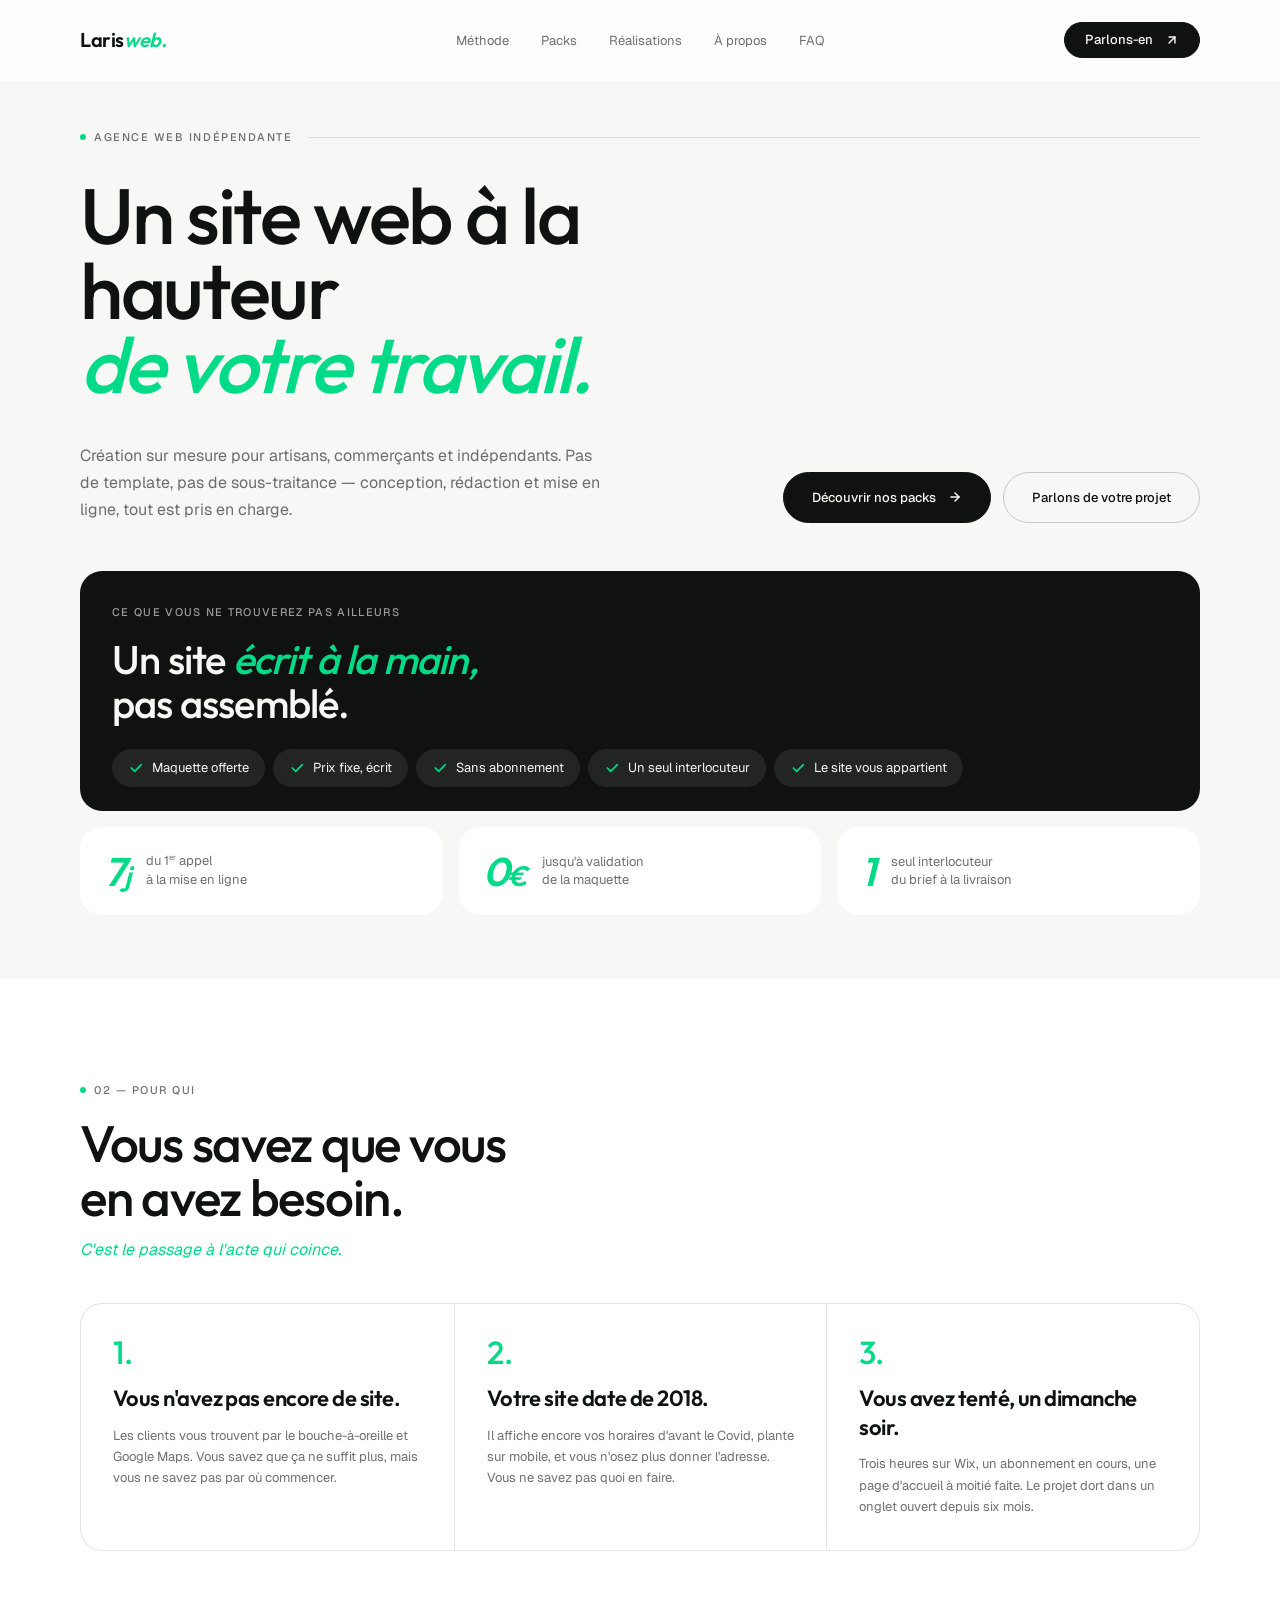
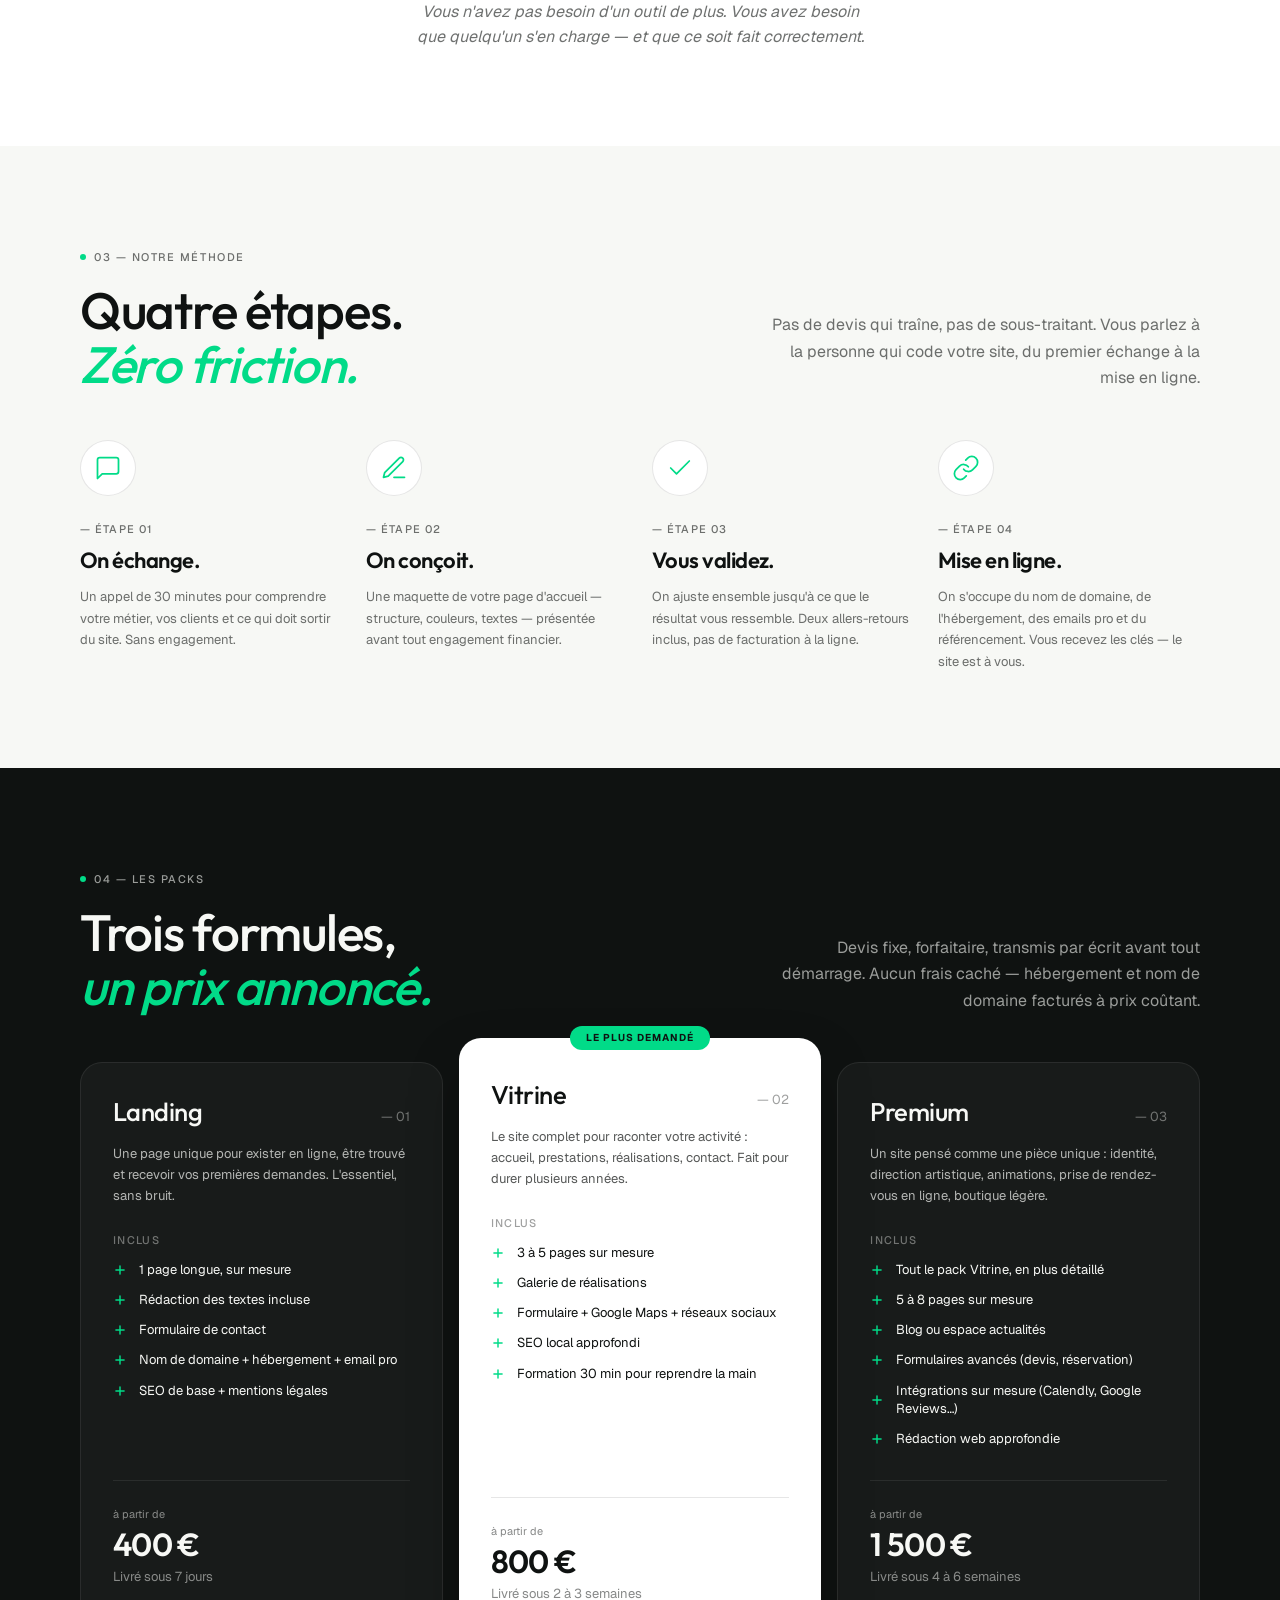
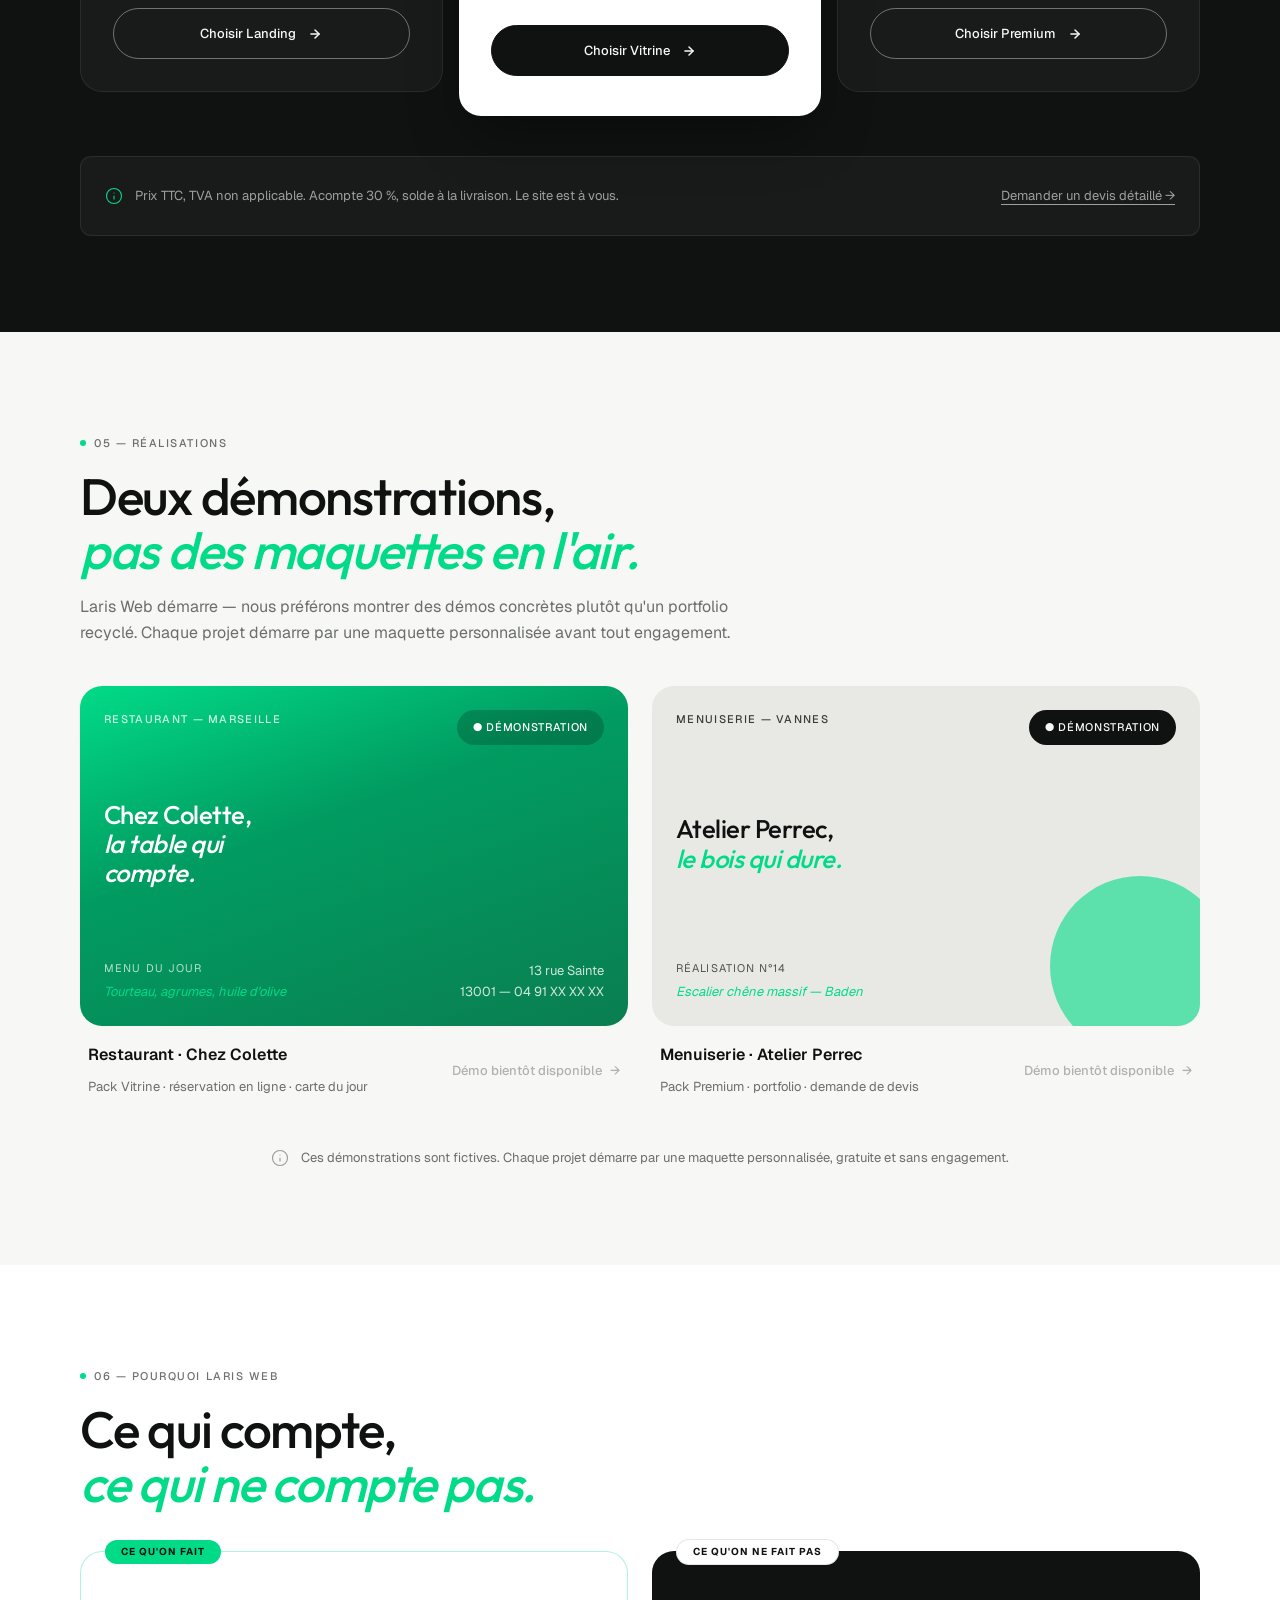
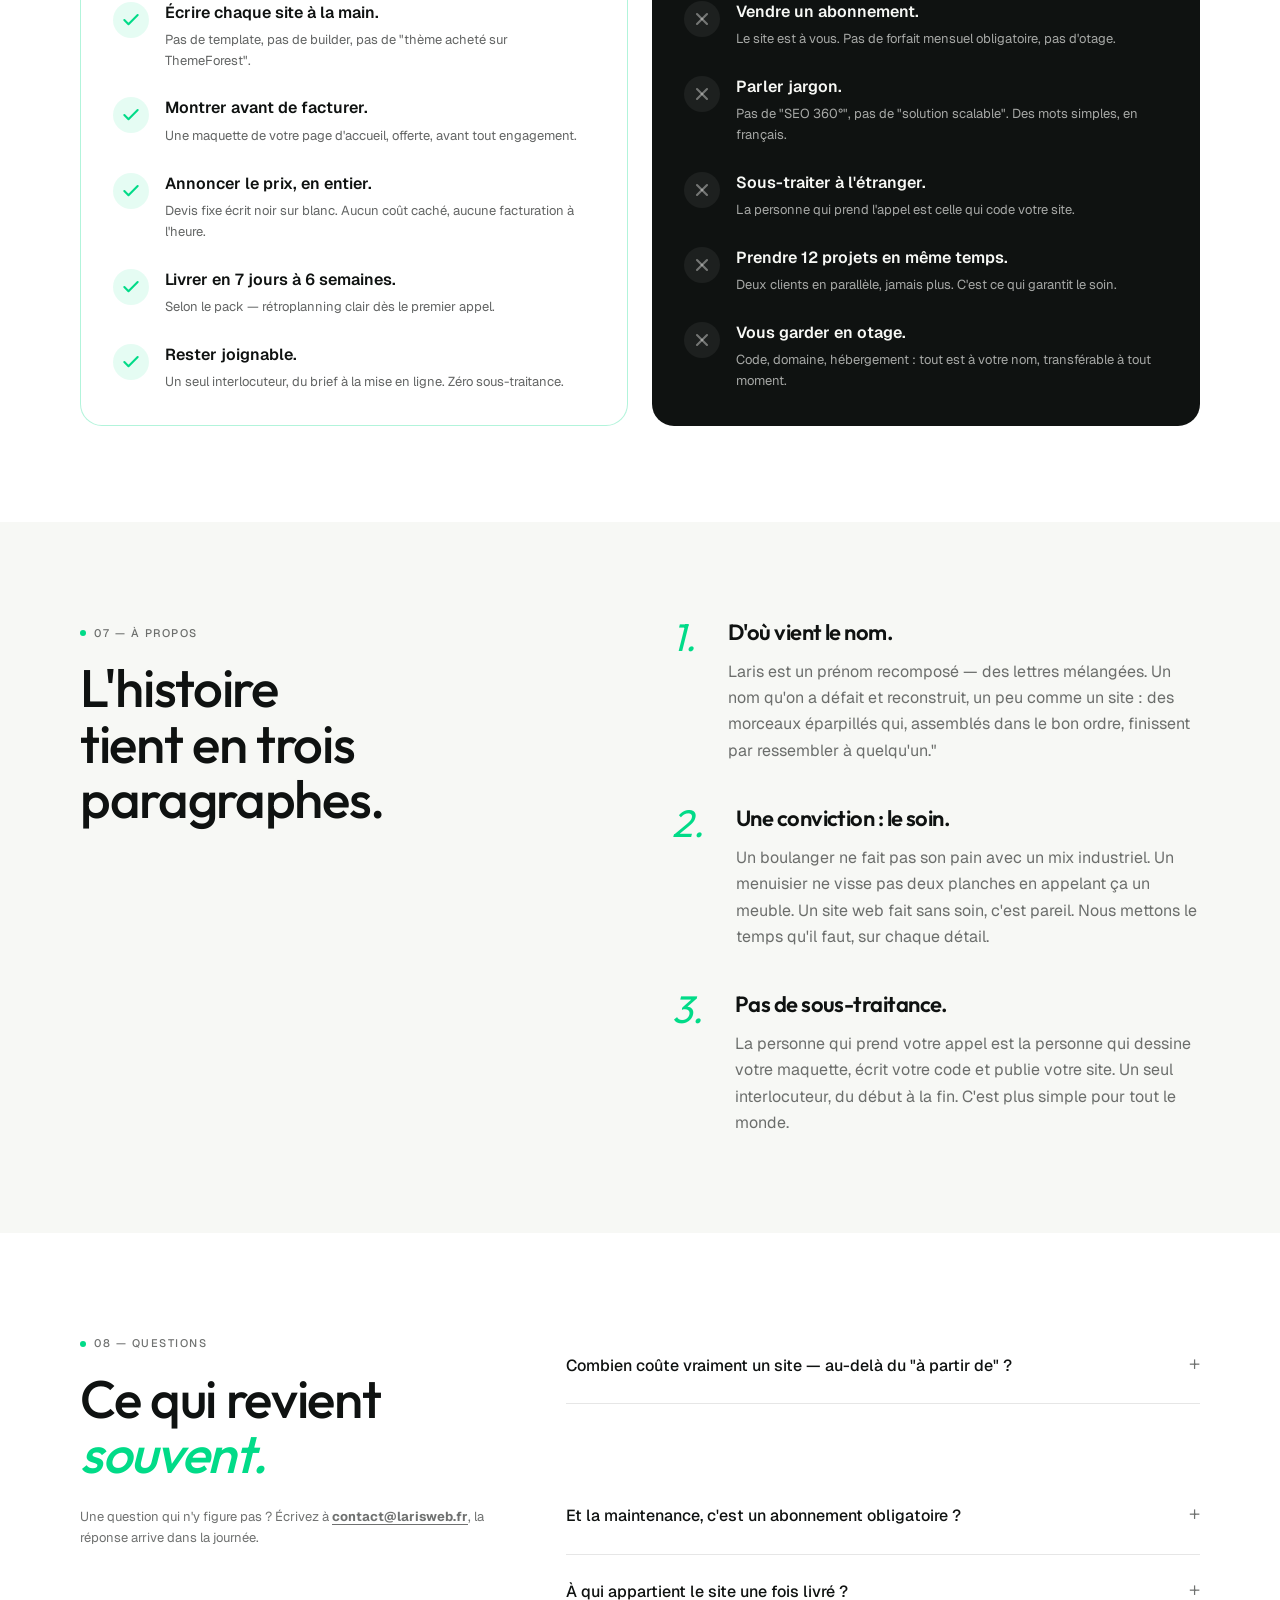
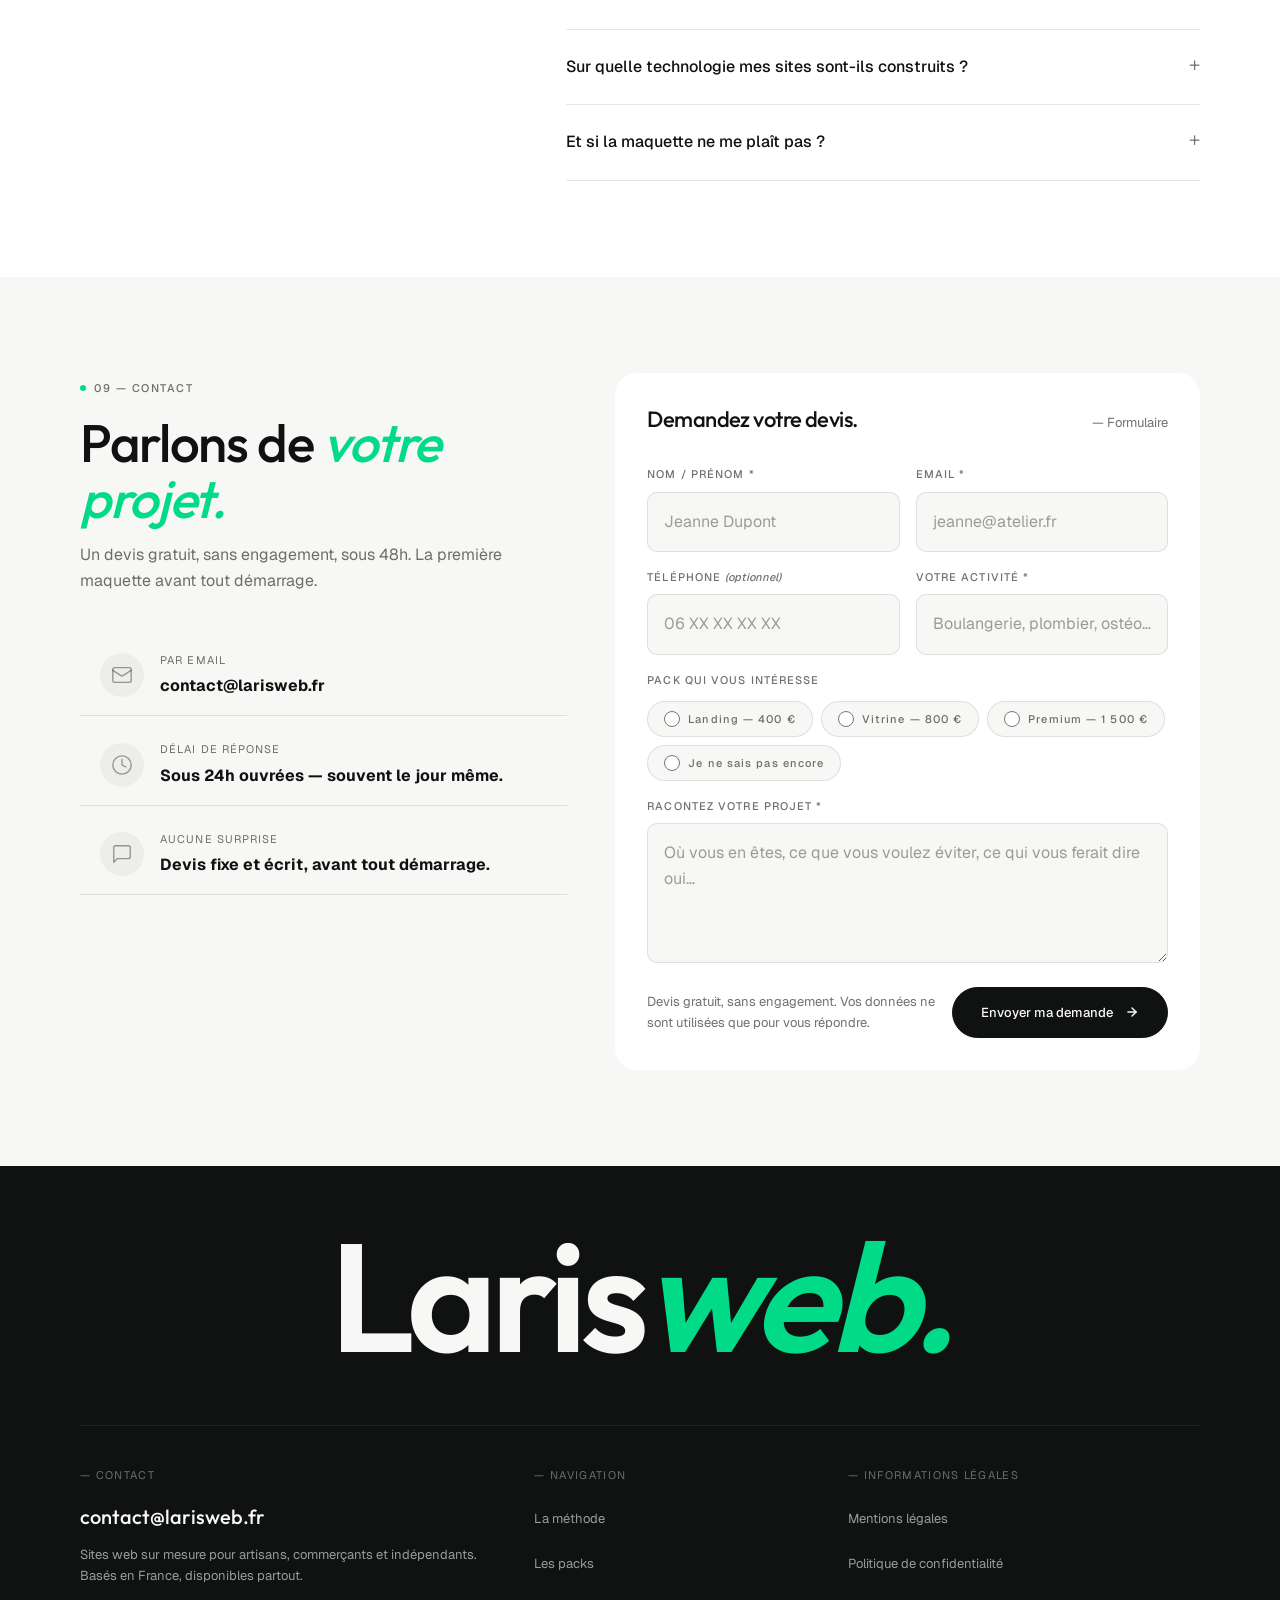
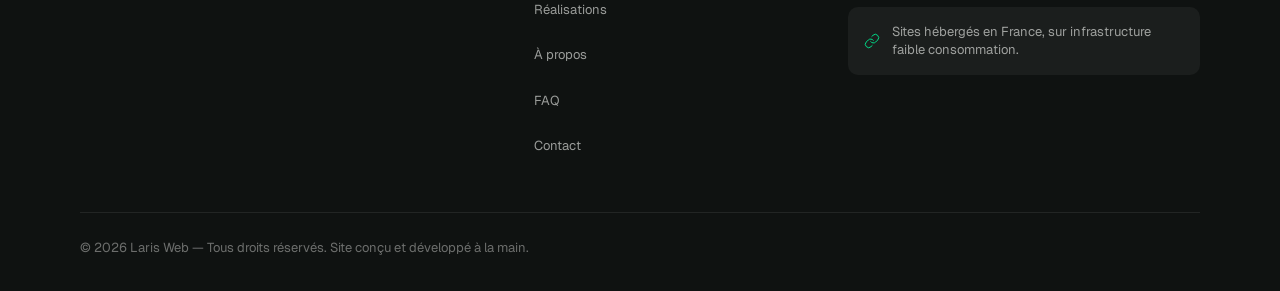
==== docs/index.html @ 29c3f236 "chore: renomme public/ en docs/ Co-Authored-By: Claude Opus 4.6 <noreply@anthropic.com>" ====
<!DOCTYPE html>
<html lang="fr">
<head>
  <meta charset="UTF-8">
  <meta name="viewport" content="width=device-width, initial-scale=1">
  <title>Laris Web — Sites internet sur mesure pour artisans et indépendants</title>
  <meta name="description" content="Agence web indépendante française. Sites internet écrits à la main pour artisans, commerçants et indépendants. À partir de 400 €, sans abonnement.">
  <meta name="theme-color" content="#0F1211">

  <meta property="og:title" content="Laris Web — Sites internet sur mesure">
  <meta property="og:description" content="Agence web indépendante. Sites écrits à la main, sans templates ni sous-traitance. À partir de 400 €.">
  <meta property="og:type" content="website">
  <meta property="og:locale" content="fr_FR">
  <meta property="og:url" content="https://larisweb.fr/">
  <meta property="og:image" content="https://larisweb.fr/assets/og-image.png">
  <meta property="og:image:width" content="1200">
  <meta property="og:image:height" content="630">
  <meta name="twitter:card" content="summary_large_image">

  <link rel="canonical" href="https://larisweb.fr/">
  <link rel="icon" type="image/svg+xml" href="assets/favicon.svg">

  <link rel="preconnect" href="https://fonts.googleapis.com">
  <link rel="preconnect" href="https://fonts.gstatic.com" crossorigin>
  <link rel="preload" as="style" href="https://fonts.googleapis.com/css2?family=Geist:wght@300;400;500&family=Outfit:ital,wght@0,400;0,500;0,600;0,700;0,800;1,400;1,500;1,600;1,700&display=swap" onload="this.onload=null;this.rel='stylesheet'">
  <noscript><link rel="stylesheet" href="https://fonts.googleapis.com/css2?family=Geist:wght@300;400;500&family=Outfit:ital,wght@0,400;0,500;0,600;0,700;0,800;1,400;1,500;1,600;1,700&display=swap"></noscript>

  <link rel="stylesheet" href="css/style.css">
</head>
<body id="top">
  <a class="skip-link" href="#main">Aller au contenu</a>

  <!-- ============================================================
       HEADER
       ============================================================ -->
  <header class="site-header" id="header">
    <div class="container header__inner">
      <a href="#top" class="brand" aria-label="Laris Web — accueil">
        <span class="brand__name">Laris</span><span class="brand__accent">web.</span>
      </a>

      <nav class="nav-desktop" aria-label="Navigation principale">
        <ul class="nav-desktop__list">
          <li><a href="#methode">Méthode</a></li>
          <li><a href="#packs">Packs</a></li>
          <li><a href="#realisations">Réalisations</a></li>
          <li><a href="#apropos">À propos</a></li>
          <li><a href="#faq">FAQ</a></li>
        </ul>
      </nav>

      <a href="#contact" class="btn btn--dark btn--sm header__cta">Parlons-en <svg width="14" height="14" viewBox="0 0 24 24" fill="none" stroke="currentColor" stroke-width="2.5" stroke-linecap="round" stroke-linejoin="round" aria-hidden="true"><path d="M7 17L17 7"/><path d="M7 7h10v10"/></svg></a>

      <button class="nav-toggle" aria-label="Menu" aria-expanded="false" aria-controls="mobile-menu">
        <span></span><span></span><span></span>
      </button>
    </div>

    <nav class="mobile-menu" id="mobile-menu" aria-label="Navigation mobile" hidden>
      <ul>
        <li><a href="#methode">Méthode</a></li>
        <li><a href="#packs">Packs</a></li>
        <li><a href="#realisations">Réalisations</a></li>
        <li><a href="#apropos">À propos</a></li>
        <li><a href="#faq">FAQ</a></li>
        <li><a href="#contact" class="mobile-menu__cta">Parlons-en</a></li>
      </ul>
    </nav>
  </header>

  <main id="main">

    <!-- ============================================================
         SECTION 1 — HERO
         ============================================================ -->
    <section class="hero" aria-labelledby="hero-title">
      <div class="container">

        <div class="hero__eyebrow eyebrow-line">
          <span class="eyebrow">AGENCE WEB INDÉPENDANTE</span>
        </div>

        <div class="hero__content">
          <h1 id="hero-title" class="hero__title">
            Un site web à la<br>hauteur<br>
            <em>de votre travail.</em>
          </h1>

          <div class="hero__bottom">
            <p class="hero__desc">Création sur mesure pour artisans, commerçants et indépendants. Pas de template, pas de sous-traitance — conception, rédaction et mise en ligne, tout est pris en charge.</p>
            <div class="hero__ctas">
              <a href="#packs" class="btn btn--dark">Découvrir nos packs <svg width="14" height="14" viewBox="0 0 24 24" fill="none" stroke="currentColor" stroke-width="2.5" stroke-linecap="round" stroke-linejoin="round" aria-hidden="true"><path d="M5 12h14"/><path d="M12 5l7 7-7 7"/></svg></a>
              <a href="#contact" class="btn btn--outline">Parlons de votre projet</a>
            </div>
          </div>
        </div>

        <!-- Bande noire -->
        <div class="hero__band">
          <span class="hero__band-eyebrow">CE QUE VOUS NE TROUVEREZ PAS AILLEURS</span>
          <p class="hero__band-title">Un site <em>écrit à la main,</em><br>pas assemblé.</p>
          <div class="hero__band-tags">
            <span class="tag"><svg width="16" height="16" viewBox="0 0 24 24" fill="none" stroke="var(--accent)" stroke-width="2.5" stroke-linecap="round" stroke-linejoin="round" aria-hidden="true"><path d="M5 12l5 5L20 7"/></svg> Maquette offerte</span>
            <span class="tag"><svg width="16" height="16" viewBox="0 0 24 24" fill="none" stroke="var(--accent)" stroke-width="2.5" stroke-linecap="round" stroke-linejoin="round" aria-hidden="true"><path d="M5 12l5 5L20 7"/></svg> Prix fixe, écrit</span>
            <span class="tag"><svg width="16" height="16" viewBox="0 0 24 24" fill="none" stroke="var(--accent)" stroke-width="2.5" stroke-linecap="round" stroke-linejoin="round" aria-hidden="true"><path d="M5 12l5 5L20 7"/></svg> Sans abonnement</span>
            <span class="tag"><svg width="16" height="16" viewBox="0 0 24 24" fill="none" stroke="var(--accent)" stroke-width="2.5" stroke-linecap="round" stroke-linejoin="round" aria-hidden="true"><path d="M5 12l5 5L20 7"/></svg> Un seul interlocuteur</span>
            <span class="tag"><svg width="16" height="16" viewBox="0 0 24 24" fill="none" stroke="var(--accent)" stroke-width="2.5" stroke-linecap="round" stroke-linejoin="round" aria-hidden="true"><path d="M5 12l5 5L20 7"/></svg> Le site vous appartient</span>
          </div>
        </div>

        <!-- 3 stats -->
        <div class="hero__stats">
          <div class="stat-card">
            <span class="stat-card__number">7<span class="stat-card__unit">j</span></span>
            <p class="stat-card__label">du 1<sup>er</sup> appel<br>à la mise en ligne</p>
          </div>
          <div class="stat-card">
            <span class="stat-card__number">0<span class="stat-card__unit">€</span></span>
            <p class="stat-card__label">jusqu'à validation<br>de la maquette</p>
          </div>
          <div class="stat-card">
            <span class="stat-card__number">1</span>
            <p class="stat-card__label">seul interlocuteur<br>du brief à la livraison</p>
          </div>
        </div>

      </div>
    </section>

    <!-- ============================================================
         SECTION 2 — POUR QUI
         ============================================================ -->
    <section class="section pour-qui" id="pourqui" aria-labelledby="pourqui-title">
      <div class="container">
        <span class="eyebrow reveal">02 — POUR QUI</span>
        <h2 id="pourqui-title" class="section__title reveal">Vous savez que vous<br>en avez besoin.</h2>
        <p class="section__subtitle reveal"><em>C'est le passage à l'acte qui coince.</em></p>

        <div class="pour-qui__cards reveal">
          <div class="pour-qui__card">
            <span class="pour-qui__num">1.</span>
            <h3>Vous n'avez pas encore de site.</h3>
            <p>Les clients vous trouvent par le bouche-à-oreille et Google Maps. Vous savez que ça ne suffit plus, mais vous ne savez pas par où commencer.</p>
          </div>
          <div class="pour-qui__card">
            <span class="pour-qui__num">2.</span>
            <h3>Votre site date de 2018.</h3>
            <p>Il affiche encore vos horaires d'avant le Covid, plante sur mobile, et vous n'osez plus donner l'adresse. Vous ne savez pas quoi en faire.</p>
          </div>
          <div class="pour-qui__card">
            <span class="pour-qui__num">3.</span>
            <h3>Vous avez tenté, un dimanche soir.</h3>
            <p>Trois heures sur Wix, un abonnement en cours, une page d'accueil à moitié faite. Le projet dort dans un onglet ouvert depuis six mois.</p>
          </div>
        </div>

        <p class="pour-qui__closing reveal">Vous n'avez pas besoin d'un outil de plus. Vous avez besoin que quelqu'un s'en charge — et que ce soit fait correctement.</p>
      </div>
    </section>

    <!-- ============================================================
         SECTION 3 — MÉTHODE
         ============================================================ -->
    <section class="section methode" id="methode" aria-labelledby="methode-title">
      <div class="container">
        <div class="methode__header">
          <div>
            <span class="eyebrow reveal">03 — NOTRE MÉTHODE</span>
            <h2 id="methode-title" class="section__title reveal">Quatre étapes.<br><em>Zéro friction.</em></h2>
          </div>
          <p class="methode__desc reveal">Pas de devis qui traîne, pas de sous-traitant. Vous parlez à la personne qui code votre site, du premier échange à la mise en ligne.</p>
        </div>

        <div class="methode__steps reveal">
          <div class="methode__step">
            <div class="methode__icon">
              <svg width="28" height="28" viewBox="0 0 24 24" fill="none" stroke="var(--accent)" stroke-width="1.5" stroke-linecap="round" stroke-linejoin="round" aria-hidden="true"><path d="M21 15a2 2 0 01-2 2H7l-4 4V5a2 2 0 012-2h14a2 2 0 012 2z"/></svg>
            </div>
            <span class="methode__label">— ÉTAPE 01</span>
            <h3>On échange.</h3>
            <p>Un appel de 30 minutes pour comprendre votre métier, vos clients et ce qui doit sortir du site. Sans engagement.</p>
          </div>
          <div class="methode__step">
            <div class="methode__icon">
              <svg width="28" height="28" viewBox="0 0 24 24" fill="none" stroke="var(--accent)" stroke-width="1.5" stroke-linecap="round" stroke-linejoin="round" aria-hidden="true"><path d="M12 20h9"/><path d="M16.5 3.5a2.121 2.121 0 113 3L7 19l-4 1 1-4L16.5 3.5z"/></svg>
            </div>
            <span class="methode__label">— ÉTAPE 02</span>
            <h3>On conçoit.</h3>
            <p>Une maquette de votre page d'accueil — structure, couleurs, textes — présentée avant tout engagement financier.</p>
          </div>
          <div class="methode__step">
            <div class="methode__icon">
              <svg width="28" height="28" viewBox="0 0 24 24" fill="none" stroke="var(--accent)" stroke-width="1.5" stroke-linecap="round" stroke-linejoin="round" aria-hidden="true"><path d="M20 6L9 17l-5-5"/></svg>
            </div>
            <span class="methode__label">— ÉTAPE 03</span>
            <h3>Vous validez.</h3>
            <p>On ajuste ensemble jusqu'à ce que le résultat vous ressemble. Deux allers-retours inclus, pas de facturation à la ligne.</p>
          </div>
          <div class="methode__step">
            <div class="methode__icon">
              <svg width="28" height="28" viewBox="0 0 24 24" fill="none" stroke="var(--accent)" stroke-width="1.5" stroke-linecap="round" stroke-linejoin="round" aria-hidden="true"><path d="M10 13a5 5 0 007.54.54l3-3a5 5 0 00-7.07-7.07l-1.72 1.71"/><path d="M14 11a5 5 0 00-7.54-.54l-3 3a5 5 0 007.07 7.07l1.71-1.71"/></svg>
            </div>
            <span class="methode__label">— ÉTAPE 04</span>
            <h3>Mise en ligne.</h3>
            <p>On s'occupe du nom de domaine, de l'hébergement, des emails pro et du référencement. Vous recevez les clés — le site est à vous.</p>
          </div>
        </div>
      </div>
    </section>

    <!-- ============================================================
         SECTION 4 — PACKS
         ============================================================ -->
    <section class="section packs" id="packs" aria-labelledby="packs-title">
      <div class="container">
        <div class="packs__header">
          <div>
            <span class="eyebrow eyebrow--light reveal">04 — LES PACKS</span>
            <h2 id="packs-title" class="section__title section__title--light reveal">Trois formules,<br><em>un prix annoncé.</em></h2>
          </div>
          <p class="packs__desc reveal">Devis fixe, forfaitaire, transmis par écrit avant tout démarrage. Aucun frais caché — hébergement et nom de domaine facturés à prix coûtant.</p>
        </div>

        <div class="packs__grid reveal">
          <!-- Landing -->
          <div class="pack-card pack-card--dark">
            <div class="pack-card__head">
              <h3 class="pack-card__name">Landing</h3>
              <span class="pack-card__num">— 01</span>
            </div>
            <p class="pack-card__desc">Une page unique pour exister en ligne, être trouvé et recevoir vos premières demandes. L'essentiel, sans bruit.</p>
            <div class="pack-card__includes">
              <span class="pack-card__includes-label">INCLUS</span>
              <ul>
                <li><svg width="14" height="14" viewBox="0 0 24 24" fill="none" stroke="var(--accent)" stroke-width="2.5" stroke-linecap="round" stroke-linejoin="round" aria-hidden="true"><line x1="12" y1="5" x2="12" y2="19"/><line x1="5" y1="12" x2="19" y2="12"/></svg> 1 page longue, sur mesure</li>
                <li><svg width="14" height="14" viewBox="0 0 24 24" fill="none" stroke="var(--accent)" stroke-width="2.5" stroke-linecap="round" stroke-linejoin="round" aria-hidden="true"><line x1="12" y1="5" x2="12" y2="19"/><line x1="5" y1="12" x2="19" y2="12"/></svg> Rédaction des textes incluse</li>
                <li><svg width="14" height="14" viewBox="0 0 24 24" fill="none" stroke="var(--accent)" stroke-width="2.5" stroke-linecap="round" stroke-linejoin="round" aria-hidden="true"><line x1="12" y1="5" x2="12" y2="19"/><line x1="5" y1="12" x2="19" y2="12"/></svg> Formulaire de contact</li>
                <li><svg width="14" height="14" viewBox="0 0 24 24" fill="none" stroke="var(--accent)" stroke-width="2.5" stroke-linecap="round" stroke-linejoin="round" aria-hidden="true"><line x1="12" y1="5" x2="12" y2="19"/><line x1="5" y1="12" x2="19" y2="12"/></svg> Nom de domaine + hébergement + email pro</li>
                <li><svg width="14" height="14" viewBox="0 0 24 24" fill="none" stroke="var(--accent)" stroke-width="2.5" stroke-linecap="round" stroke-linejoin="round" aria-hidden="true"><line x1="12" y1="5" x2="12" y2="19"/><line x1="5" y1="12" x2="19" y2="12"/></svg> SEO de base + mentions légales</li>
              </ul>
            </div>
            <div class="pack-card__footer">
              <div>
                <span class="pack-card__from">à partir de</span>
                <span class="pack-card__price">400 €</span>
                <span class="pack-card__delay">Livré sous 7 jours</span>
              </div>
              <a href="#contact" class="btn btn--outline-light pack-card__cta">Choisir Landing <svg width="14" height="14" viewBox="0 0 24 24" fill="none" stroke="currentColor" stroke-width="2.5" stroke-linecap="round" stroke-linejoin="round" aria-hidden="true"><path d="M5 12h14"/><path d="M12 5l7 7-7 7"/></svg></a>
            </div>
          </div>

          <!-- Vitrine -->
          <div class="pack-card pack-card--featured">
            <span class="pack-card__badge">LE PLUS DEMANDÉ</span>
            <div class="pack-card__head">
              <h3 class="pack-card__name">Vitrine</h3>
              <span class="pack-card__num">— 02</span>
            </div>
            <p class="pack-card__desc">Le site complet pour raconter votre activité : accueil, prestations, réalisations, contact. Fait pour durer plusieurs années.</p>
            <div class="pack-card__includes">
              <span class="pack-card__includes-label">INCLUS</span>
              <ul>
                <li><svg width="14" height="14" viewBox="0 0 24 24" fill="none" stroke="var(--accent)" stroke-width="2.5" stroke-linecap="round" stroke-linejoin="round" aria-hidden="true"><line x1="12" y1="5" x2="12" y2="19"/><line x1="5" y1="12" x2="19" y2="12"/></svg> 3 à 5 pages sur mesure</li>
                <li><svg width="14" height="14" viewBox="0 0 24 24" fill="none" stroke="var(--accent)" stroke-width="2.5" stroke-linecap="round" stroke-linejoin="round" aria-hidden="true"><line x1="12" y1="5" x2="12" y2="19"/><line x1="5" y1="12" x2="19" y2="12"/></svg> Galerie de réalisations</li>
                <li><svg width="14" height="14" viewBox="0 0 24 24" fill="none" stroke="var(--accent)" stroke-width="2.5" stroke-linecap="round" stroke-linejoin="round" aria-hidden="true"><line x1="12" y1="5" x2="12" y2="19"/><line x1="5" y1="12" x2="19" y2="12"/></svg> Formulaire + Google Maps + réseaux sociaux</li>
                <li><svg width="14" height="14" viewBox="0 0 24 24" fill="none" stroke="var(--accent)" stroke-width="2.5" stroke-linecap="round" stroke-linejoin="round" aria-hidden="true"><line x1="12" y1="5" x2="12" y2="19"/><line x1="5" y1="12" x2="19" y2="12"/></svg> SEO local approfondi</li>
                <li><svg width="14" height="14" viewBox="0 0 24 24" fill="none" stroke="var(--accent)" stroke-width="2.5" stroke-linecap="round" stroke-linejoin="round" aria-hidden="true"><line x1="12" y1="5" x2="12" y2="19"/><line x1="5" y1="12" x2="19" y2="12"/></svg> Formation 30 min pour reprendre la main</li>
              </ul>
            </div>
            <div class="pack-card__footer">
              <div>
                <span class="pack-card__from">à partir de</span>
                <span class="pack-card__price">800 €</span>
                <span class="pack-card__delay">Livré sous 2 à 3 semaines</span>
              </div>
              <a href="#contact" class="btn btn--dark pack-card__cta">Choisir Vitrine <svg width="14" height="14" viewBox="0 0 24 24" fill="none" stroke="currentColor" stroke-width="2.5" stroke-linecap="round" stroke-linejoin="round" aria-hidden="true"><path d="M5 12h14"/><path d="M12 5l7 7-7 7"/></svg></a>
            </div>
          </div>

          <!-- Premium -->
          <div class="pack-card pack-card--dark">
            <div class="pack-card__head">
              <h3 class="pack-card__name">Premium</h3>
              <span class="pack-card__num">— 03</span>
            </div>
            <p class="pack-card__desc">Un site pensé comme une pièce unique : identité, direction artistique, animations, prise de rendez-vous en ligne, boutique légère.</p>
            <div class="pack-card__includes">
              <span class="pack-card__includes-label">INCLUS</span>
              <ul>
                <li><svg width="14" height="14" viewBox="0 0 24 24" fill="none" stroke="var(--accent)" stroke-width="2.5" stroke-linecap="round" stroke-linejoin="round" aria-hidden="true"><line x1="12" y1="5" x2="12" y2="19"/><line x1="5" y1="12" x2="19" y2="12"/></svg> Tout le pack Vitrine, en plus détaillé</li>
                <li><svg width="14" height="14" viewBox="0 0 24 24" fill="none" stroke="var(--accent)" stroke-width="2.5" stroke-linecap="round" stroke-linejoin="round" aria-hidden="true"><line x1="12" y1="5" x2="12" y2="19"/><line x1="5" y1="12" x2="19" y2="12"/></svg> 5 à 8 pages sur mesure</li>
                <li><svg width="14" height="14" viewBox="0 0 24 24" fill="none" stroke="var(--accent)" stroke-width="2.5" stroke-linecap="round" stroke-linejoin="round" aria-hidden="true"><line x1="12" y1="5" x2="12" y2="19"/><line x1="5" y1="12" x2="19" y2="12"/></svg> Blog ou espace actualités</li>
                <li><svg width="14" height="14" viewBox="0 0 24 24" fill="none" stroke="var(--accent)" stroke-width="2.5" stroke-linecap="round" stroke-linejoin="round" aria-hidden="true"><line x1="12" y1="5" x2="12" y2="19"/><line x1="5" y1="12" x2="19" y2="12"/></svg> Formulaires avancés (devis, réservation)</li>
                <li><svg width="14" height="14" viewBox="0 0 24 24" fill="none" stroke="var(--accent)" stroke-width="2.5" stroke-linecap="round" stroke-linejoin="round" aria-hidden="true"><line x1="12" y1="5" x2="12" y2="19"/><line x1="5" y1="12" x2="19" y2="12"/></svg> Intégrations sur mesure (Calendly, Google Reviews…)</li>
                <li><svg width="14" height="14" viewBox="0 0 24 24" fill="none" stroke="var(--accent)" stroke-width="2.5" stroke-linecap="round" stroke-linejoin="round" aria-hidden="true"><line x1="12" y1="5" x2="12" y2="19"/><line x1="5" y1="12" x2="19" y2="12"/></svg> Rédaction web approfondie</li>
              </ul>
            </div>
            <div class="pack-card__footer">
              <div>
                <span class="pack-card__from">à partir de</span>
                <span class="pack-card__price">1 500 €</span>
                <span class="pack-card__delay">Livré sous 4 à 6 semaines</span>
              </div>
              <a href="#contact" class="btn btn--outline-light pack-card__cta">Choisir Premium <svg width="14" height="14" viewBox="0 0 24 24" fill="none" stroke="currentColor" stroke-width="2.5" stroke-linecap="round" stroke-linejoin="round" aria-hidden="true"><path d="M5 12h14"/><path d="M12 5l7 7-7 7"/></svg></a>
            </div>
          </div>
        </div>

        <div class="packs__footer reveal">
          <p><svg width="18" height="18" viewBox="0 0 24 24" fill="none" stroke="var(--accent)" stroke-width="1.5" stroke-linecap="round" stroke-linejoin="round" aria-hidden="true"><circle cx="12" cy="12" r="10"/><line x1="12" y1="16" x2="12" y2="12"/><line x1="12" y1="8" x2="12.01" y2="8"/></svg> Prix TTC, TVA non applicable. Acompte 30 %, solde à la livraison. Le site est à vous.</p>
          <a href="#contact" class="packs__footer-link">Demander un devis détaillé →</a>
        </div>
      </div>
    </section>

    <!-- ============================================================
         SECTION 5 — RÉALISATIONS
         ============================================================ -->
    <section class="section realisations" id="realisations" aria-labelledby="realisations-title">
      <div class="container">
        <span class="eyebrow reveal">05 — RÉALISATIONS</span>
        <h2 id="realisations-title" class="section__title reveal">Deux démonstrations,<br><em>pas des maquettes en l'air.</em></h2>
        <p class="realisations__desc reveal">Laris Web démarre — nous préférons montrer des démos concrètes plutôt qu'un portfolio recyclé. Chaque projet démarre par une maquette personnalisée avant tout engagement.</p>

        <div class="realisations__grid reveal">
          <!-- Chez Colette -->
          <article class="demo-card">
            <div class="demo-card__visual demo-card__visual--colette">
              <span class="demo-card__category">RESTAURANT — MARSEILLE</span>
              <span class="demo-card__badge">● DÉMONSTRATION</span>
              <div class="demo-card__hero-text">
                <p>Chez Colette,<br><em>la table qui<br>compte.</em></p>
              </div>
              <div class="demo-card__details">
                <div>
                  <span class="demo-card__detail-label">MENU DU JOUR</span>
                  <em>Tourteau, agrumes, huile d'olive</em>
                </div>
                <div class="demo-card__detail-right">
                  <span>13 rue Sainte</span>
                  <span>13001 — 04 91 XX XX XX</span>
                </div>
              </div>
            </div>
            <div class="demo-card__meta">
              <div>
                <strong>Restaurant · Chez Colette</strong>
                <span>Pack Vitrine · réservation en ligne · carte du jour</span>
              </div>
              <span class="btn btn--ghost btn--disabled" aria-disabled="true">Démo bientôt disponible</span>
            </div>
          </article>

          <!-- Atelier Perrec -->
          <article class="demo-card">
            <div class="demo-card__visual demo-card__visual--perrec">
              <span class="demo-card__category">MENUISERIE — VANNES</span>
              <span class="demo-card__badge">● DÉMONSTRATION</span>
              <div class="demo-card__hero-text">
                <p>Atelier Perrec,<br><em>le bois qui dure.</em></p>
              </div>
              <div class="demo-card__details">
                <div>
                  <span class="demo-card__detail-label">RÉALISATION N°14</span>
                  <em>Escalier chêne massif — Baden</em>
                </div>
              </div>
              <div class="demo-card__circle"></div>
            </div>
            <div class="demo-card__meta">
              <div>
                <strong>Menuiserie · Atelier Perrec</strong>
                <span>Pack Premium · portfolio · demande de devis</span>
              </div>
              <span class="btn btn--ghost btn--disabled" aria-disabled="true">Démo bientôt disponible</span>
            </div>
          </article>
        </div>

        <p class="realisations__note reveal"><svg width="18" height="18" viewBox="0 0 24 24" fill="none" stroke="var(--ink-40)" stroke-width="1.5" stroke-linecap="round" stroke-linejoin="round" aria-hidden="true"><circle cx="12" cy="12" r="10"/><line x1="12" y1="16" x2="12" y2="12"/><line x1="12" y1="8" x2="12.01" y2="8"/></svg> Ces démonstrations sont fictives. Chaque projet démarre par une maquette personnalisée, gratuite et sans engagement.</p>
      </div>
    </section>

    <!-- ============================================================
         SECTION 6 — POURQUOI LARIS WEB
         ============================================================ -->
    <section class="section pourquoi" id="pourquoi" aria-labelledby="pourquoi-title">
      <div class="container">
        <span class="eyebrow reveal">06 — POURQUOI LARIS WEB</span>
        <h2 id="pourquoi-title" class="section__title reveal">Ce qui compte,<br><em>ce qui ne compte pas.</em></h2>

        <div class="pourquoi__grid reveal">
          <!-- Ce qu'on fait -->
          <div class="pourquoi__col pourquoi__col--do">
            <span class="pourquoi__badge pourquoi__badge--do">CE QU'ON FAIT</span>
            <ul class="pourquoi__list">
              <li>
                <span class="pourquoi__icon pourquoi__icon--check"><svg width="20" height="20" viewBox="0 0 24 24" fill="none" stroke="var(--accent)" stroke-width="2.5" stroke-linecap="round" stroke-linejoin="round" aria-hidden="true"><path d="M20 6L9 17l-5-5"/></svg></span>
                <div><strong>Écrire chaque site à la main.</strong><p>Pas de template, pas de builder, pas de "thème acheté sur ThemeForest".</p></div>
              </li>
              <li>
                <span class="pourquoi__icon pourquoi__icon--check"><svg width="20" height="20" viewBox="0 0 24 24" fill="none" stroke="var(--accent)" stroke-width="2.5" stroke-linecap="round" stroke-linejoin="round" aria-hidden="true"><path d="M20 6L9 17l-5-5"/></svg></span>
                <div><strong>Montrer avant de facturer.</strong><p>Une maquette de votre page d'accueil, offerte, avant tout engagement.</p></div>
              </li>
              <li>
                <span class="pourquoi__icon pourquoi__icon--check"><svg width="20" height="20" viewBox="0 0 24 24" fill="none" stroke="var(--accent)" stroke-width="2.5" stroke-linecap="round" stroke-linejoin="round" aria-hidden="true"><path d="M20 6L9 17l-5-5"/></svg></span>
                <div><strong>Annoncer le prix, en entier.</strong><p>Devis fixe écrit noir sur blanc. Aucun coût caché, aucune facturation à l'heure.</p></div>
              </li>
              <li>
                <span class="pourquoi__icon pourquoi__icon--check"><svg width="20" height="20" viewBox="0 0 24 24" fill="none" stroke="var(--accent)" stroke-width="2.5" stroke-linecap="round" stroke-linejoin="round" aria-hidden="true"><path d="M20 6L9 17l-5-5"/></svg></span>
                <div><strong>Livrer en 7 jours à 6 semaines.</strong><p>Selon le pack — rétroplanning clair dès le premier appel.</p></div>
              </li>
              <li>
                <span class="pourquoi__icon pourquoi__icon--check"><svg width="20" height="20" viewBox="0 0 24 24" fill="none" stroke="var(--accent)" stroke-width="2.5" stroke-linecap="round" stroke-linejoin="round" aria-hidden="true"><path d="M20 6L9 17l-5-5"/></svg></span>
                <div><strong>Rester joignable.</strong><p>Un seul interlocuteur, du brief à la mise en ligne. Zéro sous-traitance.</p></div>
              </li>
            </ul>
          </div>

          <!-- Ce qu'on ne fait pas -->
          <div class="pourquoi__col pourquoi__col--dont">
            <span class="pourquoi__badge pourquoi__badge--dont">CE QU'ON NE FAIT PAS</span>
            <ul class="pourquoi__list">
              <li>
                <span class="pourquoi__icon pourquoi__icon--cross"><svg width="20" height="20" viewBox="0 0 24 24" fill="none" stroke="rgba(247,248,245,0.4)" stroke-width="2.5" stroke-linecap="round" stroke-linejoin="round" aria-hidden="true"><line x1="18" y1="6" x2="6" y2="18"/><line x1="6" y1="6" x2="18" y2="18"/></svg></span>
                <div><strong>Vendre un abonnement.</strong><p>Le site est à vous. Pas de forfait mensuel obligatoire, pas d'otage.</p></div>
              </li>
              <li>
                <span class="pourquoi__icon pourquoi__icon--cross"><svg width="20" height="20" viewBox="0 0 24 24" fill="none" stroke="rgba(247,248,245,0.4)" stroke-width="2.5" stroke-linecap="round" stroke-linejoin="round" aria-hidden="true"><line x1="18" y1="6" x2="6" y2="18"/><line x1="6" y1="6" x2="18" y2="18"/></svg></span>
                <div><strong>Parler jargon.</strong><p>Pas de "SEO 360°", pas de "solution scalable". Des mots simples, en français.</p></div>
              </li>
              <li>
                <span class="pourquoi__icon pourquoi__icon--cross"><svg width="20" height="20" viewBox="0 0 24 24" fill="none" stroke="rgba(247,248,245,0.4)" stroke-width="2.5" stroke-linecap="round" stroke-linejoin="round" aria-hidden="true"><line x1="18" y1="6" x2="6" y2="18"/><line x1="6" y1="6" x2="18" y2="18"/></svg></span>
                <div><strong>Sous-traiter à l'étranger.</strong><p>La personne qui prend l'appel est celle qui code votre site.</p></div>
              </li>
              <li>
                <span class="pourquoi__icon pourquoi__icon--cross"><svg width="20" height="20" viewBox="0 0 24 24" fill="none" stroke="rgba(247,248,245,0.4)" stroke-width="2.5" stroke-linecap="round" stroke-linejoin="round" aria-hidden="true"><line x1="18" y1="6" x2="6" y2="18"/><line x1="6" y1="6" x2="18" y2="18"/></svg></span>
                <div><strong>Prendre 12 projets en même temps.</strong><p>Deux clients en parallèle, jamais plus. C'est ce qui garantit le soin.</p></div>
              </li>
              <li>
                <span class="pourquoi__icon pourquoi__icon--cross"><svg width="20" height="20" viewBox="0 0 24 24" fill="none" stroke="rgba(247,248,245,0.4)" stroke-width="2.5" stroke-linecap="round" stroke-linejoin="round" aria-hidden="true"><line x1="18" y1="6" x2="6" y2="18"/><line x1="6" y1="6" x2="18" y2="18"/></svg></span>
                <div><strong>Vous garder en otage.</strong><p>Code, domaine, hébergement : tout est à votre nom, transférable à tout moment.</p></div>
              </li>
            </ul>
          </div>
        </div>
      </div>
    </section>

    <!-- ============================================================
         SECTION 7 — À PROPOS
         ============================================================ -->
    <section class="section apropos" id="apropos" aria-labelledby="apropos-title">
      <div class="container">
        <div class="apropos__layout">
          <div class="apropos__left reveal">
            <span class="eyebrow">07 — À PROPOS</span>
            <h2 id="apropos-title" class="section__title">L'histoire<br>tient en trois<br>paragraphes.</h2>
          </div>
          <div class="apropos__right">
            <div class="apropos__item reveal">
              <span class="apropos__num">1.</span>
              <div>
                <h3>D'où vient le nom.</h3>
                <p>Laris est un prénom recomposé — des lettres mélangées. Un nom qu'on a défait et reconstruit, un peu comme un site : des morceaux éparpillés qui, assemblés dans le bon ordre, finissent par ressembler à quelqu'un."</p>
              </div>
            </div>
            <div class="apropos__item reveal">
              <span class="apropos__num">2.</span>
              <div>
                <h3>Une conviction : le soin.</h3>
                <p>Un boulanger ne fait pas son pain avec un mix industriel. Un menuisier ne visse pas deux planches en appelant ça un meuble. Un site web fait sans soin, c'est pareil. Nous mettons le temps qu'il faut, sur chaque détail.</p>
              </div>
            </div>
            <div class="apropos__item reveal">
              <span class="apropos__num">3.</span>
              <div>
                <h3>Pas de sous-traitance.</h3>
                <p>La personne qui prend votre appel est la personne qui dessine votre maquette, écrit votre code et publie votre site. Un seul interlocuteur, du début à la fin. C'est plus simple pour tout le monde.</p>
              </div>
            </div>
          </div>
        </div>
      </div>
    </section>

    <!-- ============================================================
         SECTION 8 — FAQ
         ============================================================ -->
    <section class="section faq" id="faq" aria-labelledby="faq-title">
      <div class="container">
        <div class="faq__layout">
          <div class="faq__left reveal">
            <span class="eyebrow">08 — QUESTIONS</span>
            <h2 id="faq-title" class="section__title">Ce qui revient <em>souvent.</em></h2>
            <p class="faq__aside">Une question qui n'y figure pas ? Écrivez à <a href="mailto:contact@larisweb.fr"><strong>contact@larisweb.fr</strong></a>, la réponse arrive dans la journée.</p>
          </div>
          <div class="faq__right">
            <details class="faq__item reveal">
              <summary>Combien coûte vraiment un site — au-delà du "à partir de" ? <span class="faq__icon">+</span></summary>
              <div class="faq__answer"><p>Après notre premier échange, vous recevez un devis fixe par écrit. Il indique le prix total, ce qui est inclus, ce qui ne l'est pas, et les frais annexes annuels (domaine ~15 €, hébergement ~60 €). Aucun surplus ne sera facturé sans votre accord écrit.</p></div>
            </details>
            <details class="faq__item reveal">
              <summary>En combien de temps le site est-il en ligne ? <span class="faq__icon">+</span></summary>
              <div class="faq__answer"><p>Une landing part généralement en ligne sous 7 jours ouvrés. Un pack Vitrine complet demande 2 à 3 semaines, un Premium 4 à 6 semaines. Le délai réel dépend surtout du temps que vous mettez à valider chaque étape — c'est pourquoi nous démarrons par un rétroplanning clair.</p></div>
            </details>
            <details class="faq__item reveal">
              <summary>Et la maintenance, c'est un abonnement obligatoire ? <span class="faq__icon">+</span></summary>
              <div class="faq__answer"><p>Non. Aucun abonnement n'est imposé. Une fois le site livré, vous ne payez plus que l'hébergement et le domaine (à prix coûtant). Si vous voulez qu'on continue à faire évoluer le site, on propose un forfait de maintenance à la demande — mais vous pouvez très bien reprendre la main seul.</p></div>
            </details>
            <details class="faq__item reveal">
              <summary>À qui appartient le site une fois livré ? <span class="faq__icon">+</span></summary>
              <div class="faq__answer"><p>À vous, entièrement — code, contenus, nom de domaine, comptes d'hébergement. Vous pouvez récupérer les fichiers, changer d'hébergeur ou d'agence à tout moment. Nous ne gardons aucun droit sur votre site.</p></div>
            </details>
            <details class="faq__item reveal">
              <summary>Sur quelle technologie mes sites sont-ils construits ? <span class="faq__icon">+</span></summary>
              <div class="faq__answer"><p>Les sites sont développés en HTML, CSS et JavaScript, sans usine à gaz. Cela veut dire des pages qui chargent vite, un référencement propre, et une durée de vie longue. Pas de plugin fragile, pas de CMS lourd à mettre à jour tous les mois.</p></div>
            </details>
            <details class="faq__item reveal">
              <summary>Et si la maquette ne me plaît pas ? <span class="faq__icon">+</span></summary>
              <div class="faq__answer"><p>La première maquette est présentée <em>avant</em> tout engagement financier. Si elle ne vous convient pas et qu'on n'arrive pas à s'accorder sur une direction après un échange, vous partez sans rien devoir. Vous ne payez que si on continue ensemble.</p></div>
            </details>
          </div>
        </div>
      </div>
    </section>

    <!-- ============================================================
         SECTION 9 — CONTACT
         ============================================================ -->
    <section class="section contact" id="contact" aria-labelledby="contact-title">
      <div class="container">
        <div class="contact__layout">
          <div class="contact__left reveal">
            <span class="eyebrow">09 — CONTACT</span>
            <h2 id="contact-title" class="section__title">Parlons de <em>votre projet.</em></h2>
            <p class="contact__desc">Un devis gratuit, sans engagement, sous 48h. La première maquette avant tout démarrage.</p>

            <div class="contact__infos">
              <div class="contact__info">
                <span class="contact__info-icon"><svg width="22" height="22" viewBox="0 0 24 24" fill="none" stroke="var(--ink-40)" stroke-width="1.5" stroke-linecap="round" stroke-linejoin="round" aria-hidden="true"><rect x="2" y="4" width="20" height="16" rx="2"/><path d="M22 7l-8.97 5.7a1.94 1.94 0 01-2.06 0L2 7"/></svg></span>
                <div>
                  <span class="contact__info-label">PAR EMAIL</span>
                  <a href="mailto:contact@larisweb.fr"><strong>contact@larisweb.fr</strong></a>
                </div>
              </div>
              <div class="contact__info">
                <span class="contact__info-icon"><svg width="22" height="22" viewBox="0 0 24 24" fill="none" stroke="var(--ink-40)" stroke-width="1.5" stroke-linecap="round" stroke-linejoin="round" aria-hidden="true"><circle cx="12" cy="12" r="10"/><path d="M12 6v6l4 2"/></svg></span>
                <div>
                  <span class="contact__info-label">DÉLAI DE RÉPONSE</span>
                  <strong>Sous 24h ouvrées — souvent le jour même.</strong>
                </div>
              </div>
              <div class="contact__info">
                <span class="contact__info-icon"><svg width="22" height="22" viewBox="0 0 24 24" fill="none" stroke="var(--ink-40)" stroke-width="1.5" stroke-linecap="round" stroke-linejoin="round" aria-hidden="true"><path d="M21 15a2 2 0 01-2 2H7l-4 4V5a2 2 0 012-2h14a2 2 0 012 2z"/></svg></span>
                <div>
                  <span class="contact__info-label">AUCUNE SURPRISE</span>
                  <strong>Devis fixe et écrit, avant tout démarrage.</strong>
                </div>
              </div>
            </div>
          </div>

          <div class="contact__right reveal">
            <div class="contact__form-card">
              <div class="contact__form-header">
                <h3>Demandez votre devis.</h3>
                <span>— Formulaire</span>
              </div>
              <form class="contact__form" action="https://api.web3forms.com/submit" method="POST">
                <input type="hidden" name="access_key" value="fe316bff-b35d-4f82-bf1d-9e7789af60b2">
                <input type="hidden" name="subject" value="Nouvelle demande depuis larisweb.fr">
                <input type="hidden" name="from_name" value="Laris Web — Formulaire">
                <input type="checkbox" name="botcheck" style="display: none;">
                <div class="form-row">
                  <div class="form-group">
                    <label for="nom">NOM / PRÉNOM *</label>
                    <input type="text" id="nom" name="nom" placeholder="Jeanne Dupont" required>
                  </div>
                  <div class="form-group">
                    <label for="email">EMAIL *</label>
                    <input type="email" id="email" name="email" placeholder="jeanne@atelier.fr" required>
                  </div>
                </div>
                <div class="form-row">
                  <div class="form-group">
                    <label for="tel">TÉLÉPHONE <span class="form-optional">(optionnel)</span></label>
                    <input type="tel" id="tel" name="tel" placeholder="06 XX XX XX XX">
                  </div>
                  <div class="form-group">
                    <label for="activite">VOTRE ACTIVITÉ *</label>
                    <input type="text" id="activite" name="activite" placeholder="Boulangerie, plombier, ostéo…" required>
                  </div>
                </div>
                <fieldset class="form-group form-group--radios">
                  <legend>PACK QUI VOUS INTÉRESSE</legend>
                  <div class="form-radios">
                    <label class="form-radio"><input type="radio" name="pack" value="landing"> Landing — 400 €</label>
                    <label class="form-radio"><input type="radio" name="pack" value="vitrine"> Vitrine — 800 €</label>
                    <label class="form-radio"><input type="radio" name="pack" value="premium"> Premium — 1 500 €</label>
                    <label class="form-radio"><input type="radio" name="pack" value="indecis"> Je ne sais pas encore</label>
                  </div>
                </fieldset>
                <div class="form-group">
                  <label for="message">RACONTEZ VOTRE PROJET *</label>
                  <textarea id="message" name="message" rows="4" placeholder="Où vous en êtes, ce que vous voulez éviter, ce qui vous ferait dire oui…" required></textarea>
                </div>
                <div class="contact__form-footer">
                  <p class="contact__form-legal">Devis gratuit, sans engagement. Vos données ne sont utilisées que pour vous répondre.</p>
                  <button type="submit" class="btn btn--dark">Envoyer ma demande <svg width="14" height="14" viewBox="0 0 24 24" fill="none" stroke="currentColor" stroke-width="2.5" stroke-linecap="round" stroke-linejoin="round" aria-hidden="true"><path d="M5 12h14"/><path d="M12 5l7 7-7 7"/></svg></button>
                </div>
              </form>
            </div>
          </div>
        </div>
      </div>
    </section>

  </main>

  <!-- ============================================================
       FOOTER
       ============================================================ -->
  <footer class="site-footer">
    <div class="container">
      <div class="footer__brand">
        <span class="footer__logo">Laris<em>web.</em></span>
      </div>

      <div class="footer__columns">
        <div class="footer__col">
          <span class="footer__label">— CONTACT</span>
          <a href="mailto:contact@larisweb.fr" class="footer__email">contact@larisweb.fr</a>
          <p>Sites web sur mesure pour artisans, commerçants et indépendants. Basés en France, disponibles partout.</p>
        </div>
        <div class="footer__col">
          <span class="footer__label">— NAVIGATION</span>
          <nav aria-label="Navigation secondaire">
            <ul>
              <li><a href="#methode">La méthode</a></li>
              <li><a href="#packs">Les packs</a></li>
              <li><a href="#realisations">Réalisations</a></li>
              <li><a href="#apropos">À propos</a></li>
              <li><a href="#faq">FAQ</a></li>
              <li><a href="#contact">Contact</a></li>
            </ul>
          </nav>
        </div>
        <div class="footer__col">
          <span class="footer__label">— INFORMATIONS LÉGALES</span>
          <nav aria-label="Informations légales">
            <ul>
              <li><a href="mentions-legales.html">Mentions légales</a></li>
              <li><a href="politique-confidentialite.html">Politique de confidentialité</a></li>
            </ul>
          </nav>
          <div class="footer__eco">
            <svg width="16" height="16" viewBox="0 0 24 24" fill="none" stroke="var(--accent)" stroke-width="1.5" stroke-linecap="round" stroke-linejoin="round" aria-hidden="true"><path d="M10 13a5 5 0 007.54.54l3-3a5 5 0 00-7.07-7.07l-1.72 1.71"/><path d="M14 11a5 5 0 00-7.54-.54l-3 3a5 5 0 007.07 7.07l1.71-1.71"/></svg>
            Sites hébergés en France, sur infrastructure faible consommation.
          </div>
        </div>
      </div>

      <div class="footer__bottom">
        <p>© 2026 Laris Web — Tous droits réservés. Site conçu et développé à la main.</p>
      </div>
    </div>
  </footer>

  <script src="js/main.js" defer></script>
</body>
</html>
---- docs/css/style.css ----
/* ============================================================
   LARIS WEB — style.css
   ============================================================ */

/* 1. Tokens
   ---------------------------------------------------------- */
:root {
  --bg: #F7F8F5;
  --bg-2: #EDEEE9;
  --paper: #FFFFFF;
  --ink: #0F1211;
  --ink-80: rgba(15, 18, 17, 0.8);
  --ink-60: rgba(15, 18, 17, 0.6);
  --ink-40: rgba(15, 18, 17, 0.4);
  --ink-20: rgba(15, 18, 17, 0.2);
  --ink-10: rgba(15, 18, 17, 0.1);
  --ink-05: rgba(15, 18, 17, 0.05);
  --accent: #01DB88;
  --accent-ink: #0F1211;
  --white-60: rgba(247, 248, 245, 0.6);
  --white-40: rgba(247, 248, 245, 0.4);

  --font-display: 'Outfit', system-ui, sans-serif;
  --font-body: 'Geist', system-ui, sans-serif;

  --fs-display: clamp(2.75rem, 5.5vw + 0.5rem, 5.5rem);
  --fs-h2: clamp(2rem, 3vw + 0.8rem, 3.5rem);
  --fs-h3: clamp(1.125rem, 0.5vw + 1rem, 1.375rem);
  --fs-body: clamp(0.9375rem, 0.15vw + 0.9rem, 1rem);
  --fs-small: 0.8125rem;
  --fs-eyebrow: 0.6875rem;

  --sp-1: 0.25rem; --sp-2: 0.5rem; --sp-3: 0.75rem;
  --sp-4: 1rem; --sp-5: 1.25rem; --sp-6: 1.5rem;
  --sp-8: 2rem; --sp-10: 2.5rem; --sp-12: 3rem;
  --sp-16: 4rem; --sp-20: 5rem; --sp-24: 6rem;
  --sp-32: 8rem;

  --r-sm: 10px; --r-md: 16px; --r-lg: 22px; --r-pill: 999px;
  --shadow-sm: 0 1px 3px rgba(15,18,17,0.05);
  --shadow-md: 0 12px 32px -12px rgba(15,18,17,0.15);

  --container: 1200px;
  --gutter: clamp(1.25rem, 4vw, 2.5rem);
  --header-h: 80px;

  --ease-out: cubic-bezier(0.16, 1, 0.3, 1);
  --dur-fast: 180ms;
  --dur: 420ms;
  --dur-slow: 700ms;
}

/* 2. Reset
   ---------------------------------------------------------- */
*, *::before, *::after { box-sizing: border-box; }
* { margin: 0; padding: 0; }
html { -webkit-text-size-adjust: 100%; scroll-behavior: smooth; }

@media (prefers-reduced-motion: reduce) {
  html { scroll-behavior: auto; }
  *, *::before, *::after {
    animation-duration: 0.01ms !important;
    transition-duration: 0.01ms !important;
  }
}

body {
  min-height: 100vh;
  font-family: var(--font-body);
  font-size: var(--fs-body);
  line-height: 1.65;
  color: var(--ink);
  background: var(--bg);
  -webkit-font-smoothing: antialiased;
  -moz-osx-font-smoothing: grayscale;
}

img, svg, video { display: block; max-width: 100%; height: auto; }
button { font: inherit; color: inherit; background: none; border: 0; cursor: pointer; }
a { color: inherit; text-decoration: none; }
ul, ol { list-style: none; }
input, textarea, select { font: inherit; color: inherit; }
fieldset { border: 0; }

:focus-visible {
  outline: 2px solid var(--accent);
  outline-offset: 3px;
  border-radius: 2px;
}
::selection { background: var(--accent); color: var(--accent-ink); }

/* 3. Base typo
   ---------------------------------------------------------- */
h1, h2, h3, h4 {
  font-family: var(--font-display);
  font-weight: 500;
  line-height: 1.05;
  letter-spacing: -0.025em;
}
h2 { font-size: var(--fs-h2); }
h3 { font-size: var(--fs-h3); font-weight: 600; line-height: 1.3; }
em, .accent-italic { font-style: italic; color: var(--accent); }
.em-text { color: var(--ink); }
p { max-width: 60ch; }
sup { font-size: 0.6em; vertical-align: super; }

.skip-link {
  position: absolute;
  top: -100px;
  left: var(--sp-4);
  background: var(--ink);
  color: var(--bg);
  padding: var(--sp-3) var(--sp-4);
  border-radius: var(--r-sm);
  z-index: 200;
  font-size: var(--fs-small);
  transition: top var(--dur-fast);
}
.skip-link:focus { top: var(--sp-4); }

/* 4. Utilities
   ---------------------------------------------------------- */
.container {
  width: 100%;
  max-width: var(--container);
  margin-inline: auto;
  padding-inline: var(--gutter);
}

.eyebrow {
  display: inline-flex;
  align-items: center;
  gap: var(--sp-2);
  font-family: var(--font-body);
  font-size: var(--fs-eyebrow);
  font-weight: 500;
  letter-spacing: 0.14em;
  text-transform: uppercase;
  color: var(--ink-60);
}
.eyebrow::before {
  content: "";
  width: 6px;
  height: 6px;
  border-radius: 50%;
  background: var(--accent);
  flex-shrink: 0;
}
.eyebrow--light { color: var(--white-60); }
.eyebrow--light::before { background: var(--accent); }

.btn {
  display: inline-flex;
  align-items: center;
  justify-content: center;
  gap: var(--sp-3);
  padding: 0.875rem 1.75rem;
  font-family: var(--font-body);
  font-size: var(--fs-small);
  font-weight: 500;
  border-radius: var(--r-pill);
  transition: transform var(--dur-fast) var(--ease-out),
              background var(--dur-fast),
              box-shadow var(--dur-fast);
  cursor: pointer;
  white-space: nowrap;
  border: 1px solid transparent;
}
.btn svg { flex-shrink: 0; }
.btn--sm { padding: 0.375rem 1.25rem; }
.btn--dark { background: var(--ink); color: var(--bg); border-color: var(--ink); }
.btn--dark:hover { background: var(--accent); color: var(--accent-ink); border-color: var(--accent); transform: translateY(-1px); box-shadow: var(--shadow-md); }
.btn--accent { background: var(--accent); color: var(--accent-ink); }
.btn--outline { background: transparent; color: var(--ink); border-color: var(--ink-20); }
.btn--outline:hover { border-color: var(--ink-60); }
.btn--outline-light { background: transparent; color: var(--bg); border-color: var(--white-40); }
.btn--outline-light:hover { border-color: var(--bg); }
.btn--ghost {
  background: transparent; color: var(--ink); border: 0; padding-inline: 0; gap: var(--sp-2);
}
.btn--ghost::after { content: "→"; transition: transform var(--dur-fast) var(--ease-out); }
.btn--ghost:hover::after { transform: translateX(4px); }
.btn--ghost svg { display: none; }
.btn--ghost-light { color: var(--white-60); }
.btn--disabled { opacity: 0.5; cursor: default; pointer-events: none; }

/* Scroll reveal */
.reveal {
  opacity: 0;
  transform: translateY(20px);
  transition: opacity var(--dur-slow) var(--ease-out),
              transform var(--dur-slow) var(--ease-out);
}
.reveal.is-visible { opacity: 1; transform: none; }

.section { padding: var(--sp-16) 0; }
@media (min-width: 768px) {
  .section { padding: var(--sp-24) 0; }
}
.section__title { margin-top: var(--sp-4); }
.section__subtitle { margin-top: var(--sp-3); }
main > section { scroll-margin-top: calc(var(--header-h) + var(--sp-4)); }

/* 5. Header
   ---------------------------------------------------------- */
.site-header {
  position: fixed;
  top: 0; left: 0; right: 0;
  z-index: 100;
  background: rgba(255, 255, 255, 0.75);
  backdrop-filter: blur(14px);
  -webkit-backdrop-filter: blur(14px);
  border-bottom: 1px solid transparent;
  transition: background var(--dur-fast), border-color var(--dur-fast);
}
.site-header.is-scrolled {
  background: rgba(255, 255, 255, 0.95);
  border-bottom-color: var(--ink-10);
}

.header__inner {
  display: flex;
  align-items: center;
  gap: var(--sp-6);
  height: var(--header-h);
}

.brand {
  font-family: var(--font-display);
  font-size: 1.25rem;
  font-weight: 600;
  letter-spacing: -0.02em;
  line-height: 1;
}
.brand__name { color: var(--ink); }
.brand__accent { color: var(--accent); font-style: italic; }

.nav-desktop { display: none; }
@media (min-width: 900px) {
  .header__inner { justify-content: space-between; }
  .nav-desktop { display: block; position: absolute; left: 50%; transform: translateX(-50%); }
  .nav-desktop__list {
    display: flex;
    align-items: center;
    gap: clamp(1.5rem, 2.5vw, 2.5rem);
  }
  .nav-desktop a {
    font-size: var(--fs-small);
    color: var(--ink-60);
    transition: color var(--dur-fast);
  }
  .nav-desktop a:hover { color: var(--ink); }
}

.header__cta { display: none; }
@media (min-width: 900px) {
  .header__cta { display: inline-flex; }
}

.nav-toggle {
  display: flex;
  flex-direction: column;
  justify-content: center;
  gap: 5px;
  width: 28px;
  height: 28px;
  padding: 0;
  margin-left: auto;
}
.nav-toggle span {
  display: block;
  width: 100%;
  height: 2px;
  background: var(--ink);
  border-radius: 2px;
  transition: transform var(--dur-fast) var(--ease-out), opacity var(--dur-fast);
  transform-origin: center;
}
.nav-toggle[aria-expanded="true"] span:nth-child(1) { transform: translateY(7px) rotate(45deg); }
.nav-toggle[aria-expanded="true"] span:nth-child(2) { opacity: 0; }
.nav-toggle[aria-expanded="true"] span:nth-child(3) { transform: translateY(-7px) rotate(-45deg); }
@media (min-width: 900px) { .nav-toggle { display: none; } }

.mobile-menu {
  position: absolute;
  top: 100%; left: 0; right: 0;
  background: var(--bg);
  border-top: 1px solid var(--ink-10);
  padding: var(--sp-6) var(--gutter) var(--sp-8);
  box-shadow: 0 20px 40px rgba(0,0,0,0.08);
}
.mobile-menu[hidden] { display: none; }
.mobile-menu ul { display: flex; flex-direction: column; gap: var(--sp-1); }
.mobile-menu a {
  display: block;
  padding: var(--sp-3) 0;
  font-size: 1.0625rem;
  border-bottom: 1px solid var(--ink-10);
}
.mobile-menu__cta {
  margin-top: var(--sp-4);
  padding: var(--sp-4) !important;
  background: var(--ink);
  color: var(--bg) !important;
  border-radius: var(--r-pill);
  text-align: center;
  border-bottom: 0 !important;
}
@media (min-width: 900px) { .mobile-menu { display: none !important; } }

/* 6. Hero
   ---------------------------------------------------------- */
.hero {
  padding-top: calc(var(--header-h) + var(--sp-8));
  padding-bottom: var(--sp-12);
}
@media (min-width: 768px) {
  .hero {
    padding-top: calc(var(--header-h) + var(--sp-12));
    padding-bottom: var(--sp-16);
  }
}

.eyebrow-line {
  display: flex;
  align-items: center;
  gap: var(--sp-4);
  margin-bottom: var(--sp-8);
}
.eyebrow-line::after {
  content: "";
  flex: 1;
  height: 1px;
  background: var(--ink-10);
}

.hero__title {
  font-family: var(--font-display);
  font-size: var(--fs-display);
  font-weight: 500;
  line-height: 0.95;
  letter-spacing: -0.03em;
}
.hero__title em { font-weight: 500; }

.hero__bottom {
  display: flex;
  flex-direction: column;
  gap: var(--sp-6);
  margin-top: var(--sp-10);
}
.hero__desc {
  font-size: var(--fs-body);
  color: var(--ink-60);
  line-height: 1.7;
  max-width: 48ch;
}
.hero__ctas {
  display: flex;
  flex-direction: column;
  gap: var(--sp-3);
}
@media (min-width: 640px) {
  .hero__ctas { flex-direction: row; }
}

@media (min-width: 900px) {
  .hero__bottom {
    flex-direction: row;
    align-items: end;
    justify-content: space-between;
  }
}

/* Hero — Bande noire */
.hero__band {
  margin-top: var(--sp-12);
  background: var(--ink);
  color: var(--bg);
  border-radius: var(--r-lg);
  padding: var(--sp-6);
}
@media (min-width: 768px) {
  .hero__band { padding: var(--sp-8) var(--sp-8) var(--sp-6); }
}
.hero__band-eyebrow {
  display: block;
  font-size: var(--fs-eyebrow);
  font-weight: 500;
  letter-spacing: 0.12em;
  text-transform: uppercase;
  color: var(--white-60);
  margin-bottom: var(--sp-4);
}
.hero__band-title {
  font-family: var(--font-display);
  font-size: clamp(1.5rem, 2.5vw + 0.5rem, 2.5rem);
  font-weight: 500;
  line-height: 1.1;
  letter-spacing: -0.02em;
  max-width: none;
}
.hero__band-title em { font-weight: 500; }
.hero__band-tags {
  display: flex;
  flex-wrap: wrap;
  gap: var(--sp-2);
  margin-top: var(--sp-6);
}
.tag {
  display: inline-flex;
  align-items: center;
  gap: var(--sp-2);
  padding: var(--sp-2) var(--sp-4);
  background: rgba(247,248,245,0.08);
  border-radius: var(--r-pill);
  font-size: var(--fs-small);
  color: var(--bg);
}

/* Hero — Stats */
.hero__stats {
  display: grid;
  grid-template-columns: 1fr;
  gap: var(--sp-4);
  margin-top: var(--sp-4);
}
@media (min-width: 640px) {
  .hero__stats { grid-template-columns: repeat(3, 1fr); }
}
.stat-card {
  display: flex;
  align-items: center;
  gap: var(--sp-4);
  padding: var(--sp-6) var(--sp-6);
  background: var(--paper);
  border-radius: var(--r-lg);
}
.stat-card__number {
  font-family: var(--font-display);
  font-size: clamp(2.5rem, 3vw, 3.5rem);
  font-weight: 600;
  font-style: italic;
  color: var(--accent);
  line-height: 1;
  letter-spacing: -0.03em;
}
.stat-card__unit {
  font-size: 0.7em;
}
.stat-card__label {
  font-size: var(--fs-small);
  color: var(--ink-60);
  line-height: 1.4;
  max-width: none;
}

/* 7. Pour Qui
   ---------------------------------------------------------- */
.pour-qui {
  background: var(--paper);
}
.pour-qui__cards {
  display: grid;
  grid-template-columns: 1fr;
  margin-top: var(--sp-10);
  border: 1px solid var(--ink-10);
  border-radius: var(--r-lg);
  overflow: hidden;
  background: var(--paper);
}
@media (min-width: 768px) {
  .pour-qui__cards { grid-template-columns: repeat(3, 1fr); }
}
.pour-qui__card {
  padding: var(--sp-6);
}
@media (min-width: 768px) {
  .pour-qui__card { padding: var(--sp-8); }
}
@media (min-width: 768px) {
  .pour-qui__card + .pour-qui__card {
    border-left: 1px solid var(--ink-10);
  }
}
@media (max-width: 767px) {
  .pour-qui__card + .pour-qui__card {
    border-top: 1px solid var(--ink-10);
  }
}
.pour-qui__num {
  display: block;
  font-family: var(--font-display);
  font-size: clamp(2rem, 2.5vw, 2.75rem);
  font-weight: 500;
  color: var(--accent);
  margin-bottom: var(--sp-4);
  line-height: 1;
}
.pour-qui__card h3 {
  margin-bottom: var(--sp-3);
}
.pour-qui__card p {
  color: var(--ink-60);
  font-size: var(--fs-small);
  line-height: 1.65;
}

.pour-qui__closing {
  margin-top: var(--sp-12);
  font-size: var(--fs-body);
  color: var(--ink-60);
  max-width: 42ch;
  line-height: 1.6;
  font-style: italic;
  text-align: center;
  margin-inline: auto;
}

/* 8. Méthode
   ---------------------------------------------------------- */
.methode {
  background: var(--bg);
}
.methode__header {
  display: flex;
  flex-direction: column;
  gap: var(--sp-6);
}
.methode__desc {
  color: var(--ink-60);
  font-size: var(--fs-body);
  max-width: 40ch;
}

@media (min-width: 900px) {
  .methode__header {
    flex-direction: row;
    justify-content: space-between;
    align-items: end;
  }
  .methode__desc { text-align: right; }
}

.methode__steps {
  display: grid;
  grid-template-columns: 1fr;
  gap: var(--sp-8);
  margin-top: var(--sp-12);
  position: relative;
}
@media (min-width: 768px) {
  .methode__steps { grid-template-columns: repeat(4, 1fr); gap: var(--sp-6); }
}

.methode__step { text-align: center; }
@media (min-width: 768px) {
  .methode__step { text-align: left; }
}
.methode__icon {
  width: 56px; height: 56px;
  border-radius: 50%;
  border: 1.5px solid var(--ink-10);
  display: flex;
  align-items: center;
  justify-content: center;
  margin-bottom: var(--sp-6);
  background: var(--paper);
  margin-inline: auto;
}
@media (min-width: 768px) {
  .methode__icon { margin-inline: 0; }
}
.methode__label {
  display: block;
  font-size: var(--fs-eyebrow);
  font-weight: 500;
  letter-spacing: 0.1em;
  color: var(--ink-60);
  margin-bottom: var(--sp-2);
}
.methode__step h3 { margin-bottom: var(--sp-3); }
.methode__step p {
  color: var(--ink-60);
  font-size: var(--fs-small);
  line-height: 1.65;
}

/* 9. Packs
   ---------------------------------------------------------- */
.packs {
  background: var(--ink);
  color: var(--bg);
}

.packs__header {
  display: flex;
  flex-direction: column;
  gap: var(--sp-6);
}
.packs__desc {
  color: var(--white-60);
  font-size: var(--fs-body);
  max-width: 40ch;
}
@media (min-width: 900px) {
  .packs__header {
    flex-direction: row;
    justify-content: space-between;
    align-items: end;
  }
  .packs__desc { text-align: right; }
}

.section__title--light { color: var(--bg); }
.section__title--light em { color: var(--accent); }

.packs__grid {
  display: grid;
  grid-template-columns: 1fr;
  gap: var(--sp-6);
  margin-top: var(--sp-12);
  align-items: stretch;
}
@media (min-width: 900px) {
  .packs__grid {
    grid-template-columns: repeat(3, 1fr);
    gap: var(--sp-4);
  }
}

.pack-card {
  border-radius: var(--r-lg);
  padding: var(--sp-6);
  display: flex;
  flex-direction: column;
  position: relative;
}
@media (min-width: 768px) {
  .pack-card { padding: var(--sp-8); }
}

.pack-card--dark {
  background: rgba(247,248,245,0.04);
  border: 1px solid rgba(247,248,245,0.08);
  color: var(--bg);
}

.pack-card--featured {
  background: var(--paper);
  color: var(--ink);
  box-shadow: 0 24px 60px -12px rgba(0,0,0,0.4);
}
@media (min-width: 900px) {
  .pack-card--featured {
    padding: var(--sp-10) var(--sp-8);
    margin-top: calc(-1 * var(--sp-6));
    margin-bottom: calc(-1 * var(--sp-6));
  }
}

.pack-card__badge {
  position: absolute;
  top: calc(-1 * var(--sp-3));
  left: 50%;
  transform: translateX(-50%);
  background: var(--accent);
  color: var(--accent-ink);
  font-size: 0.625rem;
  font-weight: 700;
  letter-spacing: 0.1em;
  padding: var(--sp-1) var(--sp-4);
  border-radius: var(--r-pill);
  white-space: nowrap;
}

.pack-card__head {
  display: flex;
  align-items: baseline;
  justify-content: space-between;
  margin-bottom: var(--sp-4);
}
.pack-card__name {
  font-family: var(--font-display);
  font-size: clamp(1.5rem, 2vw, 2rem);
  font-weight: 500;
  letter-spacing: -0.02em;
}
.pack-card__num {
  font-size: var(--fs-small);
  opacity: 0.4;
}

.pack-card__desc {
  font-size: var(--fs-small);
  line-height: 1.6;
  opacity: 0.7;
  margin-bottom: var(--sp-6);
  max-width: none;
}

.pack-card__includes { margin-bottom: var(--sp-8); }
.pack-card__includes-label {
  display: block;
  font-size: var(--fs-eyebrow);
  font-weight: 500;
  letter-spacing: 0.12em;
  opacity: 0.4;
  margin-bottom: var(--sp-3);
}
.pack-card__includes ul {
  display: flex;
  flex-direction: column;
  gap: var(--sp-3);
}
.pack-card__includes li {
  display: flex;
  align-items: center;
  gap: var(--sp-3);
  font-size: var(--fs-small);
  line-height: 1.4;
}
.pack-card__includes li svg { flex-shrink: 0; }

.pack-card__footer {
  margin-top: auto;
  border-top: 1px solid var(--ink-10);
  padding-top: var(--sp-6);
}
.pack-card--dark .pack-card__footer { border-top-color: rgba(247,248,245,0.08); }

.pack-card__from {
  display: block;
  font-size: var(--fs-eyebrow);
  opacity: 0.5;
}
.pack-card__price {
  display: block;
  font-family: var(--font-display);
  font-size: clamp(2rem, 2.5vw, 2.75rem);
  font-weight: 600;
  letter-spacing: -0.02em;
  line-height: 1.1;
  margin: var(--sp-1) 0 var(--sp-1);
}
.pack-card__delay {
  display: block;
  font-size: var(--fs-small);
  opacity: 0.5;
  margin-bottom: var(--sp-5);
}

.pack-card__cta { width: 100%; }

.packs__footer {
  display: flex;
  flex-direction: column;
  gap: var(--sp-4);
  align-items: start;
  margin-top: var(--sp-16);
  padding: var(--sp-5) var(--sp-6);
  background: #181B1A;
  border-radius: calc(var(--r-lg) / 2);
  border: 1px solid rgba(247,248,245,0.08);
}
.packs__footer p svg { flex-shrink: 0; width: 28px; height: 28px; }
@media (min-width: 768px) {
  .packs__footer p svg { width: 18px; height: 18px; }
}
.packs__footer p {
  display: flex;
  align-items: center;
  gap: var(--sp-3);
  font-size: var(--fs-small);
  color: var(--white-60);
  max-width: none;
}
.packs__footer-link {
  font-size: var(--fs-small);
  color: var(--white-60);
  text-decoration: underline;
  text-underline-offset: 4px;
  transition: color var(--dur-fast);
  white-space: nowrap;
  padding-block: var(--sp-2);
}
.packs__footer-link:hover { color: var(--bg); }
@media (min-width: 768px) {
  .packs__footer {
    flex-direction: row;
    justify-content: space-between;
    align-items: center;
  }
}

/* 10. Réalisations
   ---------------------------------------------------------- */
.realisations__desc {
  color: var(--ink-60);
  margin-top: var(--sp-4);
}

.realisations__grid {
  display: grid;
  grid-template-columns: 1fr;
  gap: var(--sp-6);
  margin-top: var(--sp-10);
}
@media (min-width: 768px) {
  .realisations__grid { grid-template-columns: repeat(2, 1fr); }
}

.demo-card__visual {
  position: relative;
  border-radius: var(--r-lg);
  padding: var(--sp-6);
  min-height: 340px;
  display: flex;
  flex-direction: column;
  justify-content: space-between;
  overflow: hidden;
}

.demo-card__visual--colette {
  background: linear-gradient(160deg, #01DB88 0%, #019c61 40%, #0a7e50 100%);
  color: var(--paper);
}

.demo-card__visual--perrec {
  background: #e8e9e4;
  color: var(--ink);
}
.demo-card__visual--perrec .demo-card__badge {
  background: var(--ink);
  color: var(--bg);
}

.demo-card__circle {
  position: absolute;
  right: -30px;
  bottom: -30px;
  width: 120px;
  height: 120px;
  border-radius: 50%;
  background: var(--accent);
  opacity: 0.6;
}
@media (min-width: 768px) {
  .demo-card__circle { width: 180px; height: 180px; }
}

.demo-card__category {
  font-size: var(--fs-eyebrow);
  font-weight: 500;
  letter-spacing: 0.12em;
  opacity: 0.8;
}

.demo-card__badge {
  position: absolute;
  top: var(--sp-6);
  right: var(--sp-6);
  display: inline-flex;
  align-items: center;
  gap: var(--sp-2);
  padding: var(--sp-2) var(--sp-4);
  background: rgba(0,0,0,0.2);
  border-radius: var(--r-pill);
  font-size: var(--fs-eyebrow);
  font-weight: 500;
  letter-spacing: 0.06em;
}

.demo-card__hero-text {
  margin: var(--sp-6) 0;
}
.demo-card__hero-text p {
  font-family: var(--font-display);
  font-size: clamp(1.5rem, 2vw, 2rem);
  font-weight: 500;
  line-height: 1.15;
  letter-spacing: -0.02em;
  max-width: none;
}
.demo-card__hero-text em { color: inherit; }
.demo-card__visual--colette .demo-card__hero-text em { color: var(--paper); }
.demo-card__visual--perrec .demo-card__hero-text em { color: var(--accent); }

.demo-card__details {
  display: flex;
  justify-content: space-between;
  align-items: end;
  font-size: var(--fs-small);
  gap: var(--sp-4);
}
.demo-card__detail-label {
  display: block;
  font-size: var(--fs-eyebrow);
  letter-spacing: 0.1em;
  opacity: 0.7;
  margin-bottom: var(--sp-1);
}
.demo-card__detail-right { text-align: right; font-size: var(--fs-small); opacity: 0.8; }
.demo-card__detail-right span { display: block; }

.demo-card__meta {
  display: flex;
  align-items: center;
  justify-content: space-between;
  gap: var(--sp-4);
  padding: var(--sp-4) var(--sp-2);
}
.demo-card__meta strong {
  display: block;
  font-weight: 600;
  margin-bottom: var(--sp-1);
}
.demo-card__meta span {
  font-size: var(--fs-small);
  color: var(--ink-60);
}

.realisations__note svg { flex-shrink: 0; width: 28px; height: 28px; }
@media (min-width: 768px) {
  .realisations__note svg { width: 18px; height: 18px; }
}
.realisations__note {
  display: flex;
  align-items: center;
  gap: var(--sp-3);
  margin-top: var(--sp-8);
  font-size: var(--fs-small);
  color: var(--ink-60);
  max-width: none;
  text-align: center;
  justify-content: center;
}

/* 11. Pourquoi
   ---------------------------------------------------------- */
.pourquoi {
  background: var(--paper);
}
.pourquoi__grid {
  display: grid;
  grid-template-columns: 1fr;
  gap: var(--sp-6);
  margin-top: var(--sp-10);
}
@media (min-width: 768px) {
  .pourquoi__grid { grid-template-columns: repeat(2, 1fr); }
}

.pourquoi__col {
  border-radius: var(--r-lg);
  padding: var(--sp-8);
  position: relative;
}
.pourquoi__col--do {
  background: var(--paper);
  border: 1.5px solid rgba(1, 219, 136, 0.3);
}
.pourquoi__col--dont {
  background: var(--ink);
  color: var(--bg);
}

.pourquoi__badge {
  position: absolute;
  top: calc(-1 * var(--sp-3));
  left: var(--sp-6);
  padding: var(--sp-1) var(--sp-4);
  font-size: 0.625rem;
  font-weight: 700;
  letter-spacing: 0.1em;
  border-radius: var(--r-pill);
}
.pourquoi__badge--do { background: var(--accent); color: var(--accent-ink); }
.pourquoi__badge--dont {
  background: var(--paper);
  color: var(--ink);
  border: 1px solid var(--ink-10);
}

.pourquoi__list {
  display: flex;
  flex-direction: column;
  gap: var(--sp-6);
  margin-top: var(--sp-4);
}
.pourquoi__list li {
  display: flex;
  gap: var(--sp-4);
  align-items: start;
}
.pourquoi__icon {
  flex-shrink: 0;
  width: 36px; height: 36px;
  border-radius: 50%;
  display: flex;
  align-items: center;
  justify-content: center;
  margin-top: 2px;
}
.pourquoi__icon--check { background: rgba(1,219,136,0.1); }
.pourquoi__icon--cross { background: rgba(247,248,245,0.06); }

.pourquoi__list strong {
  display: block;
  font-weight: 600;
  margin-bottom: var(--sp-1);
}
.pourquoi__list p {
  font-size: var(--fs-small);
  line-height: 1.6;
  opacity: 0.65;
  max-width: none;
}

/* 12. À Propos
   ---------------------------------------------------------- */
.apropos { background: var(--bg); }
.apropos__layout {
  display: grid;
  grid-template-columns: 1fr;
  gap: var(--sp-10);
}
@media (min-width: 900px) {
  .apropos__layout {
    grid-template-columns: 1fr 1fr;
    gap: var(--sp-16);
  }
}
.apropos__left .section__title {
  font-size: clamp(2rem, 3.5vw + 0.5rem, 3.5rem);
}

.apropos__right {
  display: flex;
  flex-direction: column;
  gap: var(--sp-10);
}
.apropos__item {
  display: flex;
  gap: var(--sp-8);
  align-items: start;
}
.apropos__num {
  font-family: var(--font-display);
  font-size: clamp(2rem, 3vw, 2.75rem);
  font-weight: 400;
  font-style: italic;
  color: var(--accent);
  line-height: 1;
  flex-shrink: 0;
}
.apropos__item h3 { margin-bottom: var(--sp-3); }
.apropos__item p { color: var(--ink-60); font-size: var(--fs-body); }

/* 13. FAQ
   ---------------------------------------------------------- */
.faq {
  background: var(--paper);
}
.faq__layout {
  display: grid;
  grid-template-columns: 1fr;
  gap: var(--sp-10);
}
@media (min-width: 900px) {
  .faq__layout {
    grid-template-columns: 1fr 1.5fr;
    gap: var(--sp-16);
  }
}

.faq__left .section__title {
  font-size: clamp(2rem, 3.5vw + 0.5rem, 3.5rem);
}
.faq__aside {
  margin-top: var(--sp-6);
  color: var(--ink-60);
  font-size: var(--fs-small);
}
.faq__aside a { text-decoration: underline; text-underline-offset: 3px; }

.faq__item {
  border-bottom: 1px solid var(--ink-10);
}
.faq__item summary {
  display: flex;
  align-items: start;
  justify-content: space-between;
  gap: var(--sp-4);
  padding: var(--sp-6) 0;
  font-family: var(--font-body);
  font-size: var(--fs-body);
  font-weight: 500;
  cursor: pointer;
  list-style: none;
}
.faq__item summary::-webkit-details-marker { display: none; }
.faq__item summary::marker { content: ""; }

.faq__icon {
  font-family: var(--font-body);
  font-size: 1.25rem;
  font-weight: 300;
  color: var(--ink-60);
  flex-shrink: 0;
  transition: transform var(--dur-fast) var(--ease-out);
  line-height: 1;
}
.faq__item[open] .faq__icon { transform: rotate(45deg); }

.faq__answer {
  padding-bottom: var(--sp-6);
  overflow: hidden;
  animation: faq-open var(--dur-slow) var(--ease-out);
}

@keyframes faq-open {
  from { opacity: 0; max-height: 0; transform: translateY(-16px); }
  to { opacity: 1; max-height: 500px; transform: translateY(0); }
}
.faq__answer p {
  color: var(--ink-60);
  font-size: var(--fs-small);
  line-height: 1.7;
  max-width: none;
}

/* 14. Contact
   ---------------------------------------------------------- */
.contact__layout {
  display: grid;
  grid-template-columns: 1fr;
  gap: var(--sp-10);
}
@media (min-width: 900px) {
  .contact__layout {
    grid-template-columns: 1fr 1.2fr;
    gap: var(--sp-12);
    align-items: start;
  }
}

.contact__left .section__title {
  font-size: clamp(2rem, 3.5vw + 0.5rem, 3.5rem);
}
.contact__desc {
  margin-top: var(--sp-4);
  color: var(--ink-60);
}

.contact__infos {
  margin-top: var(--sp-10);
  display: flex;
  flex-direction: column;
  gap: var(--sp-2);
}
.contact__info {
  display: flex;
  align-items: center;
  gap: var(--sp-4);
  padding: var(--sp-4) var(--sp-5);
  border-bottom: 1px solid var(--ink-10);
}
.contact__info-icon {
  width: 44px; height: 44px;
  border-radius: 50%;
  background: var(--bg-2);
  display: flex;
  align-items: center;
  justify-content: center;
  flex-shrink: 0;
}
.contact__info-label {
  display: block;
  font-size: var(--fs-eyebrow);
  letter-spacing: 0.1em;
  color: var(--ink-60);
  margin-bottom: var(--sp-1);
}
.contact__info a:hover { text-decoration: underline; text-underline-offset: 3px; }

/* Form */
.contact__form-card {
  background: var(--paper);
  border-radius: var(--r-lg);
  padding: var(--sp-6);
}
@media (min-width: 640px) {
  .contact__form-card { padding: var(--sp-8); }
}

.contact__form-header {
  display: flex;
  align-items: baseline;
  justify-content: space-between;
  margin-bottom: var(--sp-8);
}
.contact__form-header h3 {
  font-family: var(--font-display);
  font-size: clamp(1.375rem, 1.5vw, 1.75rem);
  font-weight: 500;
}
.contact__form-header span {
  font-size: var(--fs-small);
  color: var(--ink-60);
}

.form-row {
  display: grid;
  grid-template-columns: 1fr;
  gap: var(--sp-4);
  margin-bottom: var(--sp-4);
}
@media (min-width: 640px) {
  .form-row { grid-template-columns: 1fr 1fr; }
}

.form-group { display: flex; flex-direction: column; gap: var(--sp-2); }
.form-group label,
.form-group legend {
  font-size: var(--fs-eyebrow);
  font-weight: 500;
  letter-spacing: 0.1em;
  color: var(--ink-60);
}
.form-optional { font-style: italic; letter-spacing: 0; }
.form-group input,
.form-group textarea {
  padding: var(--sp-4);
  background: var(--bg);
  border: 1px solid var(--ink-10);
  border-radius: var(--r-sm);
  font-size: var(--fs-body);
  transition: border-color var(--dur-fast);
}
.form-group input:focus,
.form-group textarea:focus {
  outline: none;
  border-color: var(--accent);
}
.form-group input::placeholder,
.form-group textarea::placeholder { color: var(--ink-40); }
.form-group textarea { resize: vertical; min-height: 100px; }

.form-group--radios {
  margin-bottom: var(--sp-4);
}
.form-group--radios legend { margin-bottom: var(--sp-3); }
.form-radios {
  display: flex;
  flex-wrap: wrap;
  gap: var(--sp-2);
}
.form-radio {
  display: inline-flex;
  align-items: center;
  gap: var(--sp-2);
  padding: var(--sp-2) var(--sp-4);
  background: var(--bg);
  border: 1px solid var(--ink-10);
  border-radius: var(--r-pill);
  font-size: var(--fs-small);
  cursor: pointer;
  transition: border-color var(--dur-fast), background var(--dur-fast);
  letter-spacing: 0;
  font-weight: 400;
  text-transform: none;
}
.form-radio:has(input:checked) {
  border-color: var(--accent);
  background: rgba(1,219,136,0.06);
}
.form-radio input {
  width: 16px; height: 16px;
  accent-color: var(--accent);
}

.contact__form-footer {
  display: flex;
  flex-direction: column-reverse;
  gap: var(--sp-4);
  align-items: start;
  margin-top: var(--sp-6);
}
@media (min-width: 640px) {
  .contact__form-footer {
    flex-direction: row;
    align-items: center;
    justify-content: space-between;
  }
}
.contact__form-legal {
  font-size: var(--fs-small);
  color: var(--ink-60);
  max-width: 36ch;
}
.contact__form-footer .btn { flex-shrink: 0; }

.contact__success {
  display: flex;
  flex-direction: column;
  align-items: center;
  justify-content: center;
  text-align: center;
  gap: var(--sp-6);
  padding: var(--sp-12) var(--sp-6);
  min-height: 320px;
}
.contact__success p {
  font-family: var(--font-display);
  font-size: var(--fs-h3);
  font-weight: 500;
  line-height: 1.4;
  max-width: 32ch;
  color: var(--ink);
}

.contact__error {
  font-size: var(--fs-small);
  color: #c0392b;
  margin-bottom: var(--sp-4);
}
.contact__error a {
  color: inherit;
  text-decoration: underline;
}

/* 15. Footer
   ---------------------------------------------------------- */
.site-footer {
  background: var(--ink);
  color: var(--bg);
  padding: var(--sp-12) 0 var(--sp-8);
}
@media (min-width: 768px) {
  .site-footer { padding-top: var(--sp-16); }
}

.footer__brand {
  text-align: center;
  margin-bottom: var(--sp-10);
}
@media (min-width: 768px) {
  .footer__brand { margin-bottom: var(--sp-16); }
}
.footer__logo {
  font-family: var(--font-display);
  font-size: clamp(4rem, 12vw, 12rem);
  font-weight: 600;
  line-height: 0.85;
  letter-spacing: -0.04em;
  color: var(--bg);
}
.footer__logo em {
  font-style: italic;
  color: var(--accent);
  font-weight: 600;
}

.footer__columns {
  display: grid;
  grid-template-columns: 1fr;
  gap: var(--sp-8);
  padding-top: var(--sp-10);
  border-top: 1px solid rgba(247,248,245,0.08);
}
@media (min-width: 768px) {
  .footer__columns { grid-template-columns: 1.2fr 0.8fr 1fr; }
}

.footer__label {
  display: block;
  font-size: var(--fs-eyebrow);
  letter-spacing: 0.12em;
  color: var(--white-40);
  margin-bottom: var(--sp-4);
}

.footer__email {
  display: block;
  font-family: var(--font-display);
  font-size: 1.25rem;
  font-weight: 500;
  margin-bottom: var(--sp-3);
}
.footer__email:hover { text-decoration: underline; text-underline-offset: 4px; }

.footer__col p {
  font-size: var(--fs-small);
  color: var(--white-60);
  line-height: 1.6;
  max-width: none;
}

.footer__col nav ul {
  display: flex;
  flex-direction: column;
  gap: var(--sp-2);
}
.footer__col nav a {
  font-size: var(--fs-small);
  color: var(--white-60);
  transition: color var(--dur-fast);
  display: block;
  padding-block: var(--sp-2);
}
.footer__col nav a:hover { color: var(--bg); }

.footer__eco {
  display: flex;
  align-items: center;
  gap: var(--sp-3);
  margin-top: var(--sp-6);
  padding: var(--sp-4);
  background: rgba(247,248,245,0.05);
  border-radius: var(--r-sm);
  font-size: var(--fs-small);
  color: var(--white-60);
  line-height: 1.4;
}
.footer__eco svg { flex-shrink: 0; }

.footer__bottom {
  margin-top: var(--sp-12);
  padding-top: var(--sp-6);
  border-top: 1px solid rgba(247,248,245,0.08);
}
.footer__bottom p {
  font-size: var(--fs-small);
  color: var(--white-40);
  max-width: none;
}

/* 16. Pages légales
   ---------------------------------------------------------- */
.legal {
  padding-top: calc(var(--header-h) + var(--sp-12));
  padding-bottom: var(--sp-16);
}
.legal__header {
  margin-bottom: var(--sp-12);
}
.legal__header h1 {
  font-family: var(--font-display);
  font-size: var(--fs-h2);
  font-weight: 500;
  line-height: 1.1;
  letter-spacing: -0.025em;
  margin-top: var(--sp-4);
}
.legal__header p {
  margin-top: var(--sp-4);
  color: var(--ink-60);
  font-size: var(--fs-small);
}
.legal__content {
  max-width: 65ch;
}
.legal__content h2 {
  font-family: var(--font-display);
  font-size: var(--fs-h3);
  font-weight: 600;
  margin-top: var(--sp-10);
  margin-bottom: var(--sp-4);
}
.legal__content p {
  color: var(--ink-80);
  line-height: 1.7;
  margin-bottom: var(--sp-4);
}
.legal__content ul {
  margin-bottom: var(--sp-4);
  padding-left: var(--sp-6);
}
.legal__content li {
  color: var(--ink-80);
  line-height: 1.7;
  margin-bottom: var(--sp-2);
  list-style: disc;
}
.legal__content a {
  color: var(--accent);
  text-decoration: underline;
  text-underline-offset: 3px;
}
.legal__content a:hover {
  color: var(--ink);
}
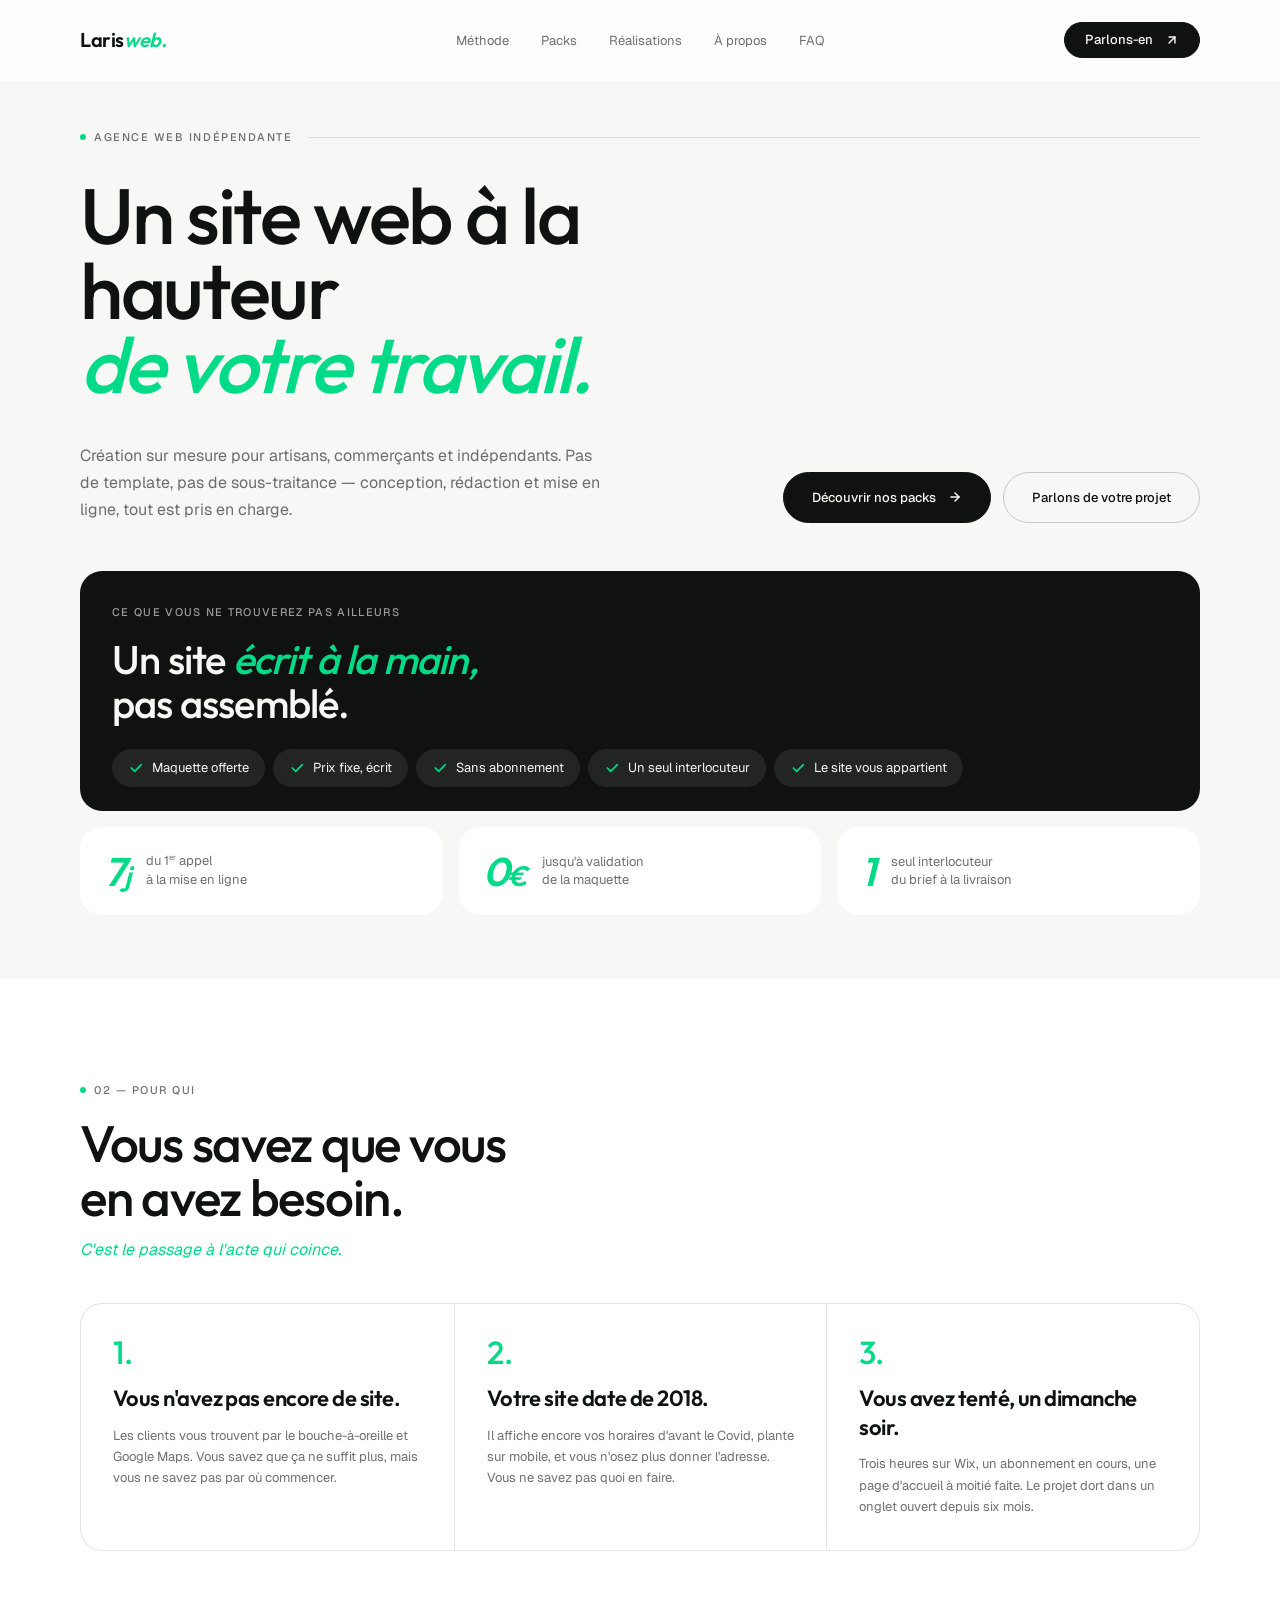
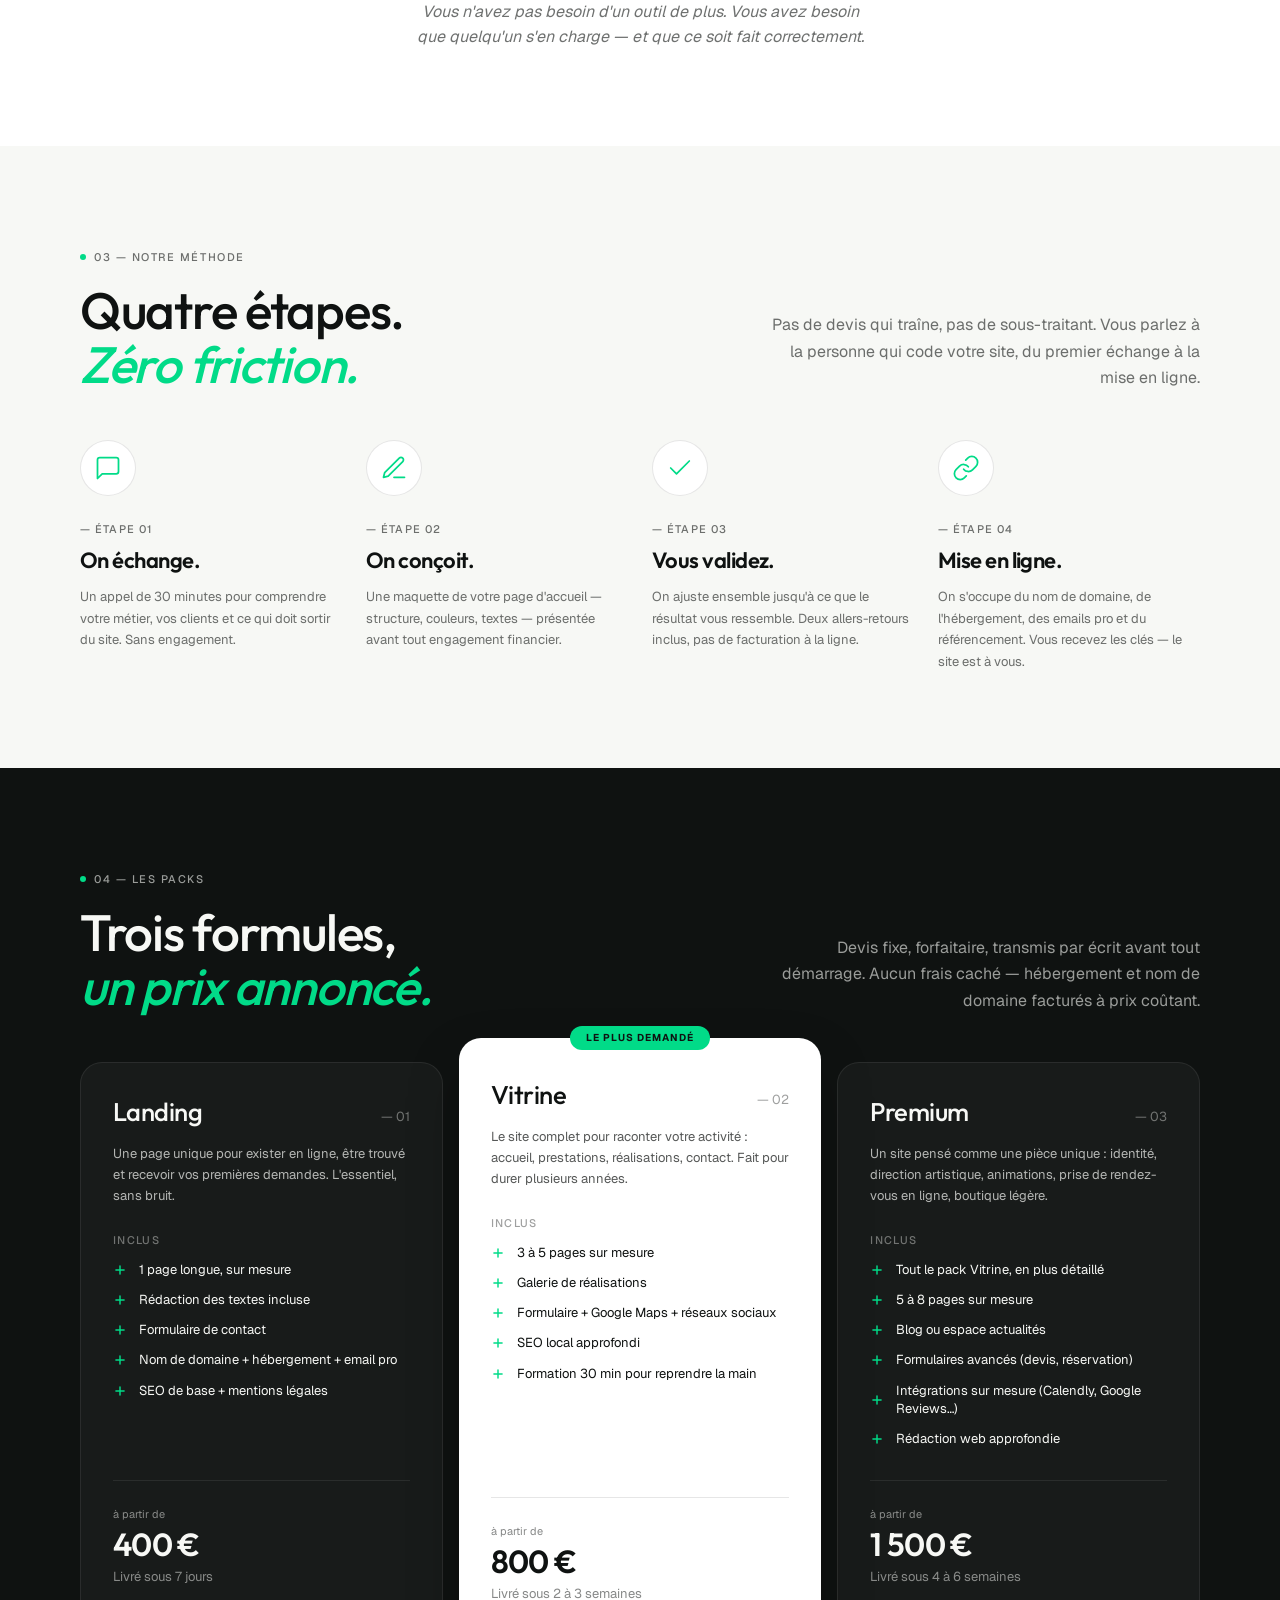
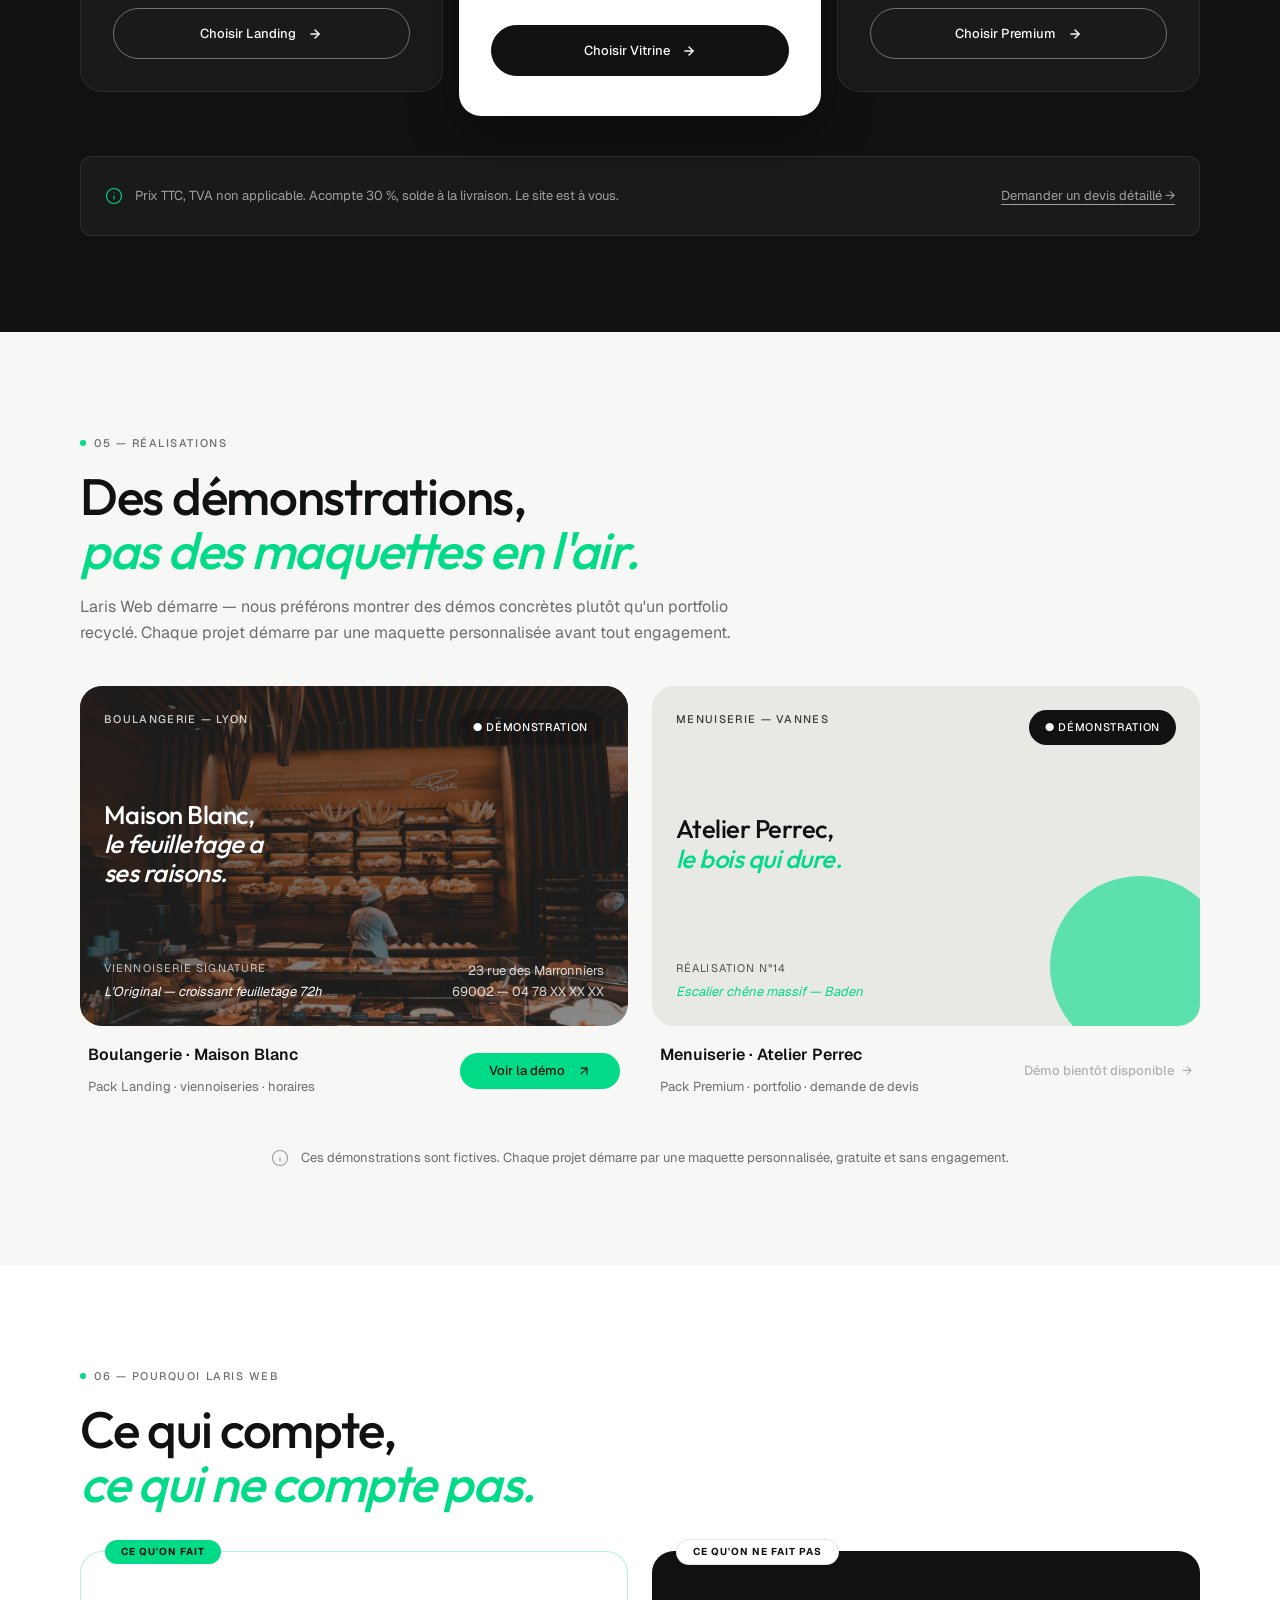
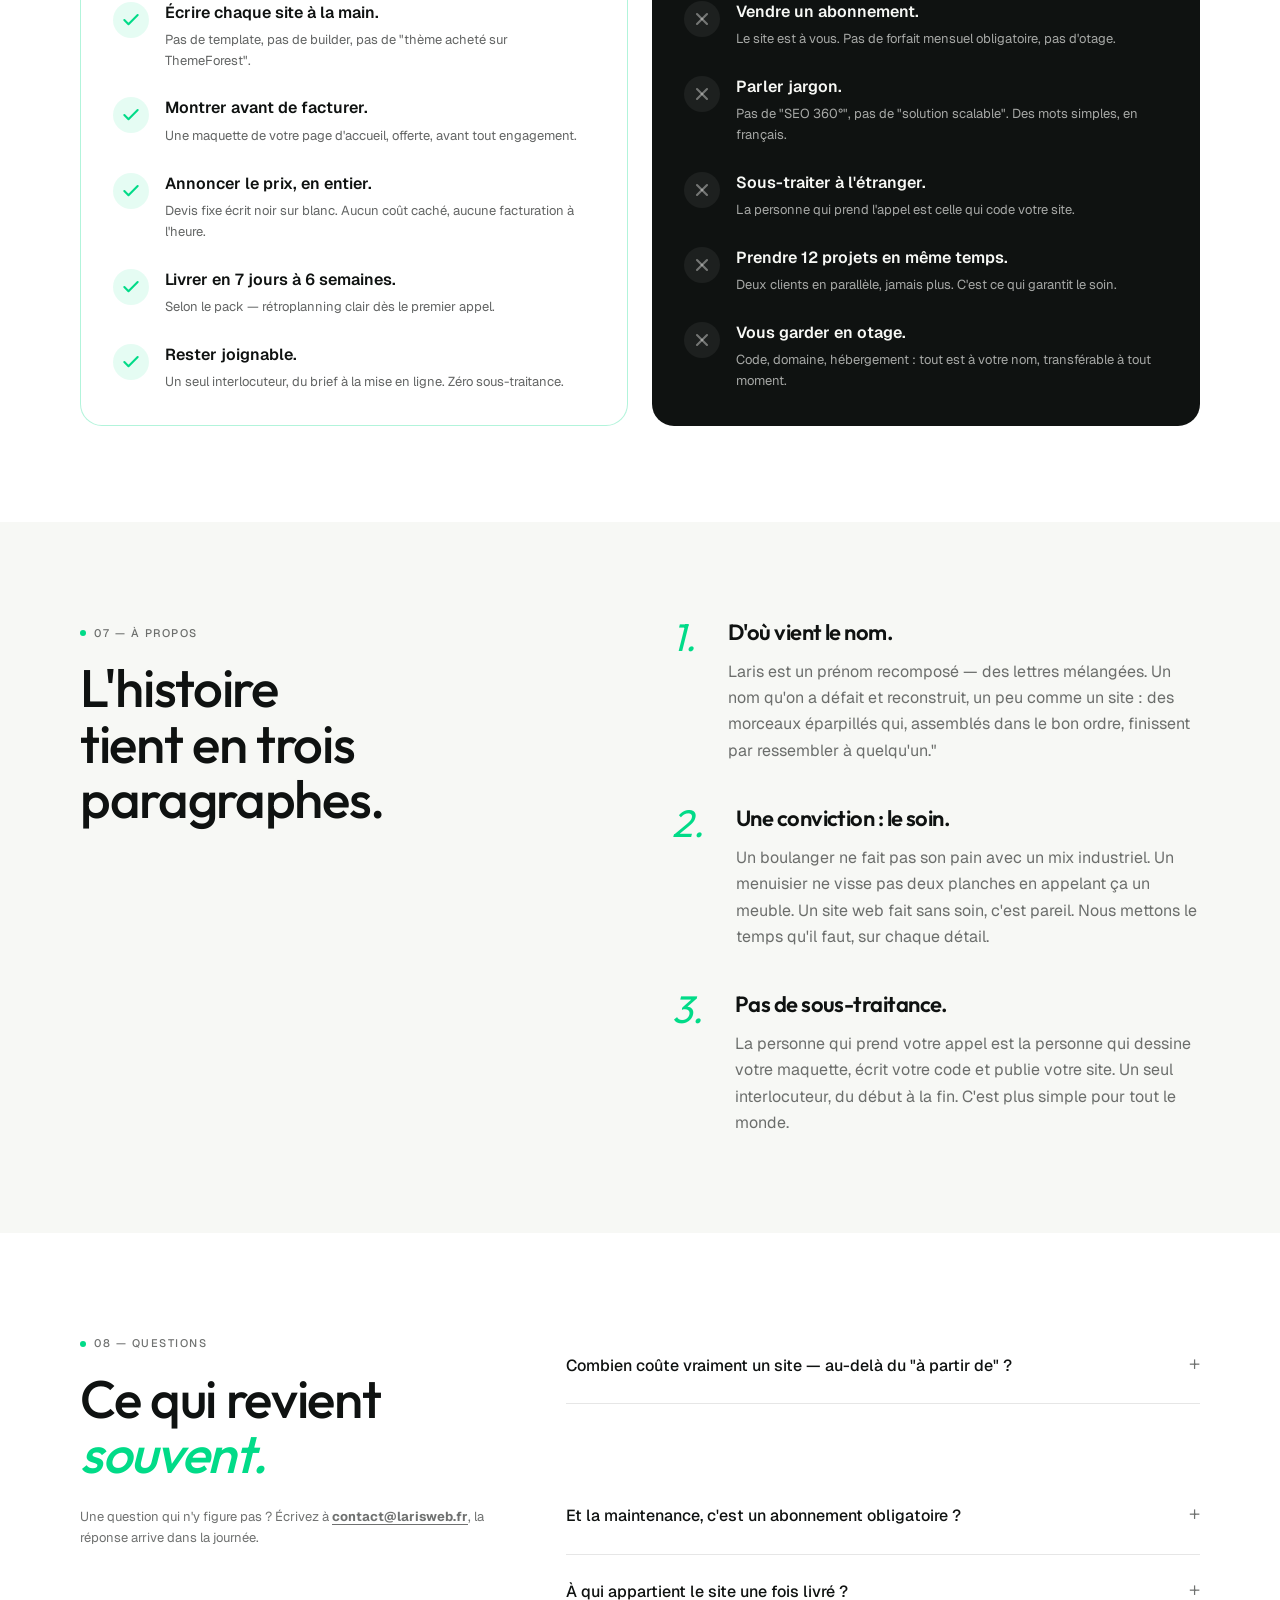
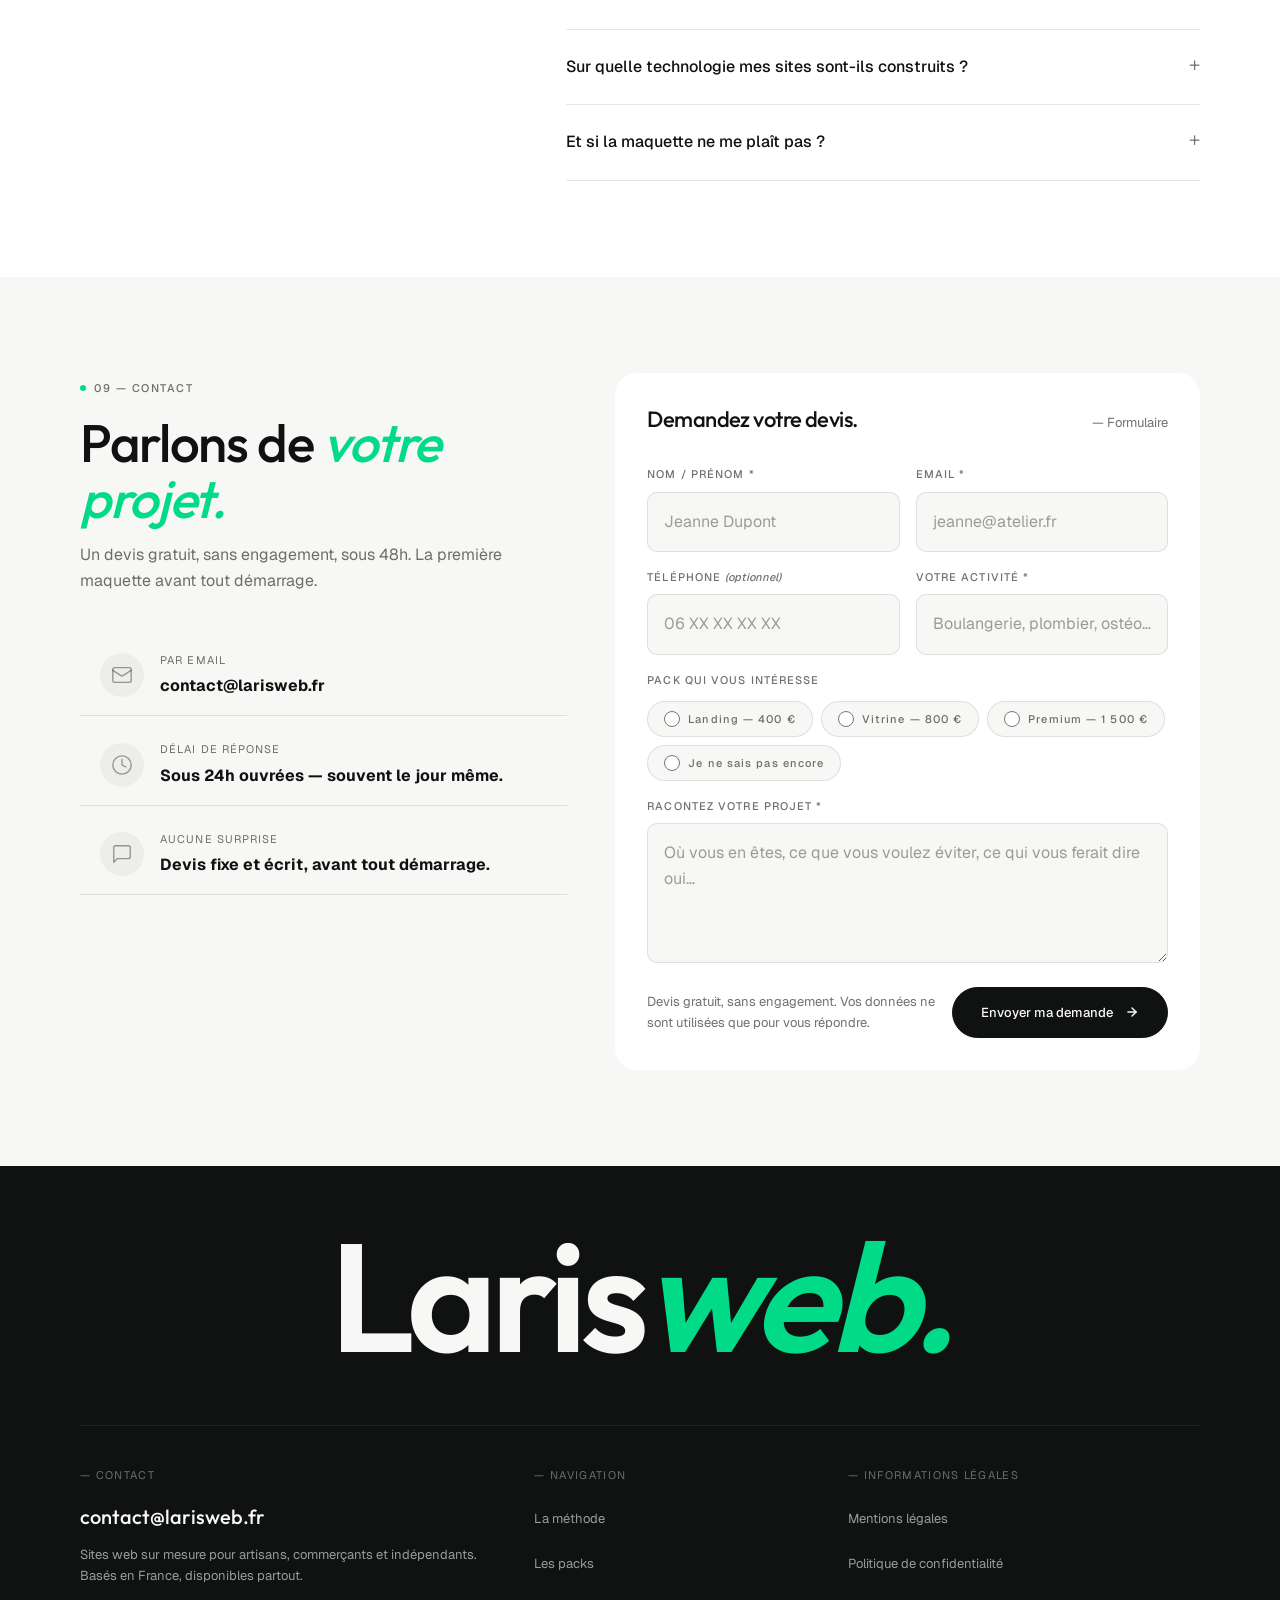
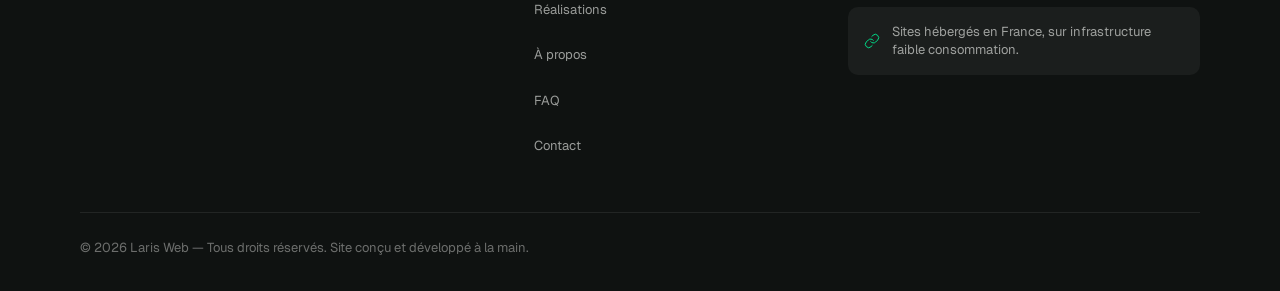
==== commit 7a3a9709: "feat: ajout démo Maison Blanc dans réalisations Co-Authored-By: Claude Opus 4.6 <noreply@anthropic.c" ====
--- a/docs/index.html
+++ b/docs/index.html
@@ -319,35 +319,35 @@
     <section class="section realisations" id="realisations" aria-labelledby="realisations-title">
       <div class="container">
         <span class="eyebrow reveal">05 — RÉALISATIONS</span>
-        <h2 id="realisations-title" class="section__title reveal">Deux démonstrations,<br><em>pas des maquettes en l'air.</em></h2>
+        <h2 id="realisations-title" class="section__title reveal">Des démonstrations,<br><em>pas des maquettes en l'air.</em></h2>
         <p class="realisations__desc reveal">Laris Web démarre — nous préférons montrer des démos concrètes plutôt qu'un portfolio recyclé. Chaque projet démarre par une maquette personnalisée avant tout engagement.</p>
 
         <div class="realisations__grid reveal">
-          <!-- Chez Colette -->
+          <!-- Maison Blanc -->
           <article class="demo-card">
-            <div class="demo-card__visual demo-card__visual--colette">
-              <span class="demo-card__category">RESTAURANT — MARSEILLE</span>
+            <div class="demo-card__visual demo-card__visual--blanc">
+              <span class="demo-card__category">BOULANGERIE — LYON</span>
               <span class="demo-card__badge">● DÉMONSTRATION</span>
               <div class="demo-card__hero-text">
-                <p>Chez Colette,<br><em>la table qui<br>compte.</em></p>
+                <p>Maison Blanc,<br><em>le feuilletage a<br>ses raisons.</em></p>
               </div>
               <div class="demo-card__details">
                 <div>
-                  <span class="demo-card__detail-label">MENU DU JOUR</span>
-                  <em>Tourteau, agrumes, huile d'olive</em>
+                  <span class="demo-card__detail-label">VIENNOISERIE SIGNATURE</span>
+                  <em>L'Original — croissant feuilletage 72h</em>
                 </div>
                 <div class="demo-card__detail-right">
-                  <span>13 rue Sainte</span>
-                  <span>13001 — 04 91 XX XX XX</span>
+                  <span>23 rue des Marronniers</span>
+                  <span>69002 — 04 78 XX XX XX</span>
                 </div>
               </div>
             </div>
             <div class="demo-card__meta">
               <div>
-                <strong>Restaurant · Chez Colette</strong>
-                <span>Pack Vitrine · réservation en ligne · carte du jour</span>
-              </div>
-              <span class="btn btn--ghost btn--disabled" aria-disabled="true">Démo bientôt disponible</span>
+                <strong>Boulangerie · Maison Blanc</strong>
+                <span>Pack Landing · viennoiseries · horaires</span>
+              </div>
+              <a href="demos/maison-blanc/" target="_blank" rel="noopener" class="btn btn--accent">Voir la démo <svg width="14" height="14" viewBox="0 0 24 24" fill="none" stroke="currentColor" stroke-width="2" stroke-linecap="round" stroke-linejoin="round" aria-hidden="true"><path d="M7 17L17 7"/><path d="M7 7h10v10"/></svg></a>
             </div>
           </article>
 
--- a/docs/css/style.css
+++ b/docs/css/style.css
@@ -821,10 +821,20 @@
   overflow: hidden;
 }
 
-.demo-card__visual--colette {
-  background: linear-gradient(160deg, #01DB88 0%, #019c61 40%, #0a7e50 100%);
+.demo-card__visual--blanc {
+  background: url('../demos/maison-blanc/img/hero.webp') center/cover no-repeat;
   color: var(--paper);
-}
+  position: relative;
+}
+.demo-card__visual--blanc::before {
+  content: '';
+  position: absolute;
+  inset: 0;
+  background: linear-gradient(160deg, rgba(26,26,26,0.75) 0%, rgba(26,26,26,0.45) 100%);
+  z-index: 0;
+}
+.demo-card__visual--blanc > * { position: relative; z-index: 1; }
+.demo-card__visual--blanc .demo-card__details em { color: var(--paper); }
 
 .demo-card__visual--perrec {
   background: #e8e9e4;
@@ -883,7 +893,7 @@
   max-width: none;
 }
 .demo-card__hero-text em { color: inherit; }
-.demo-card__visual--colette .demo-card__hero-text em { color: var(--paper); }
+.demo-card__visual--blanc .demo-card__hero-text em { color: var(--paper); }
 .demo-card__visual--perrec .demo-card__hero-text em { color: var(--accent); }
 
 .demo-card__details {
@@ -919,6 +929,7 @@
   font-size: var(--fs-small);
   color: var(--ink-60);
 }
+.demo-card__meta .btn { padding-block: 0.375rem; }
 
 .realisations__note svg { flex-shrink: 0; width: 28px; height: 28px; }
 @media (min-width: 768px) {
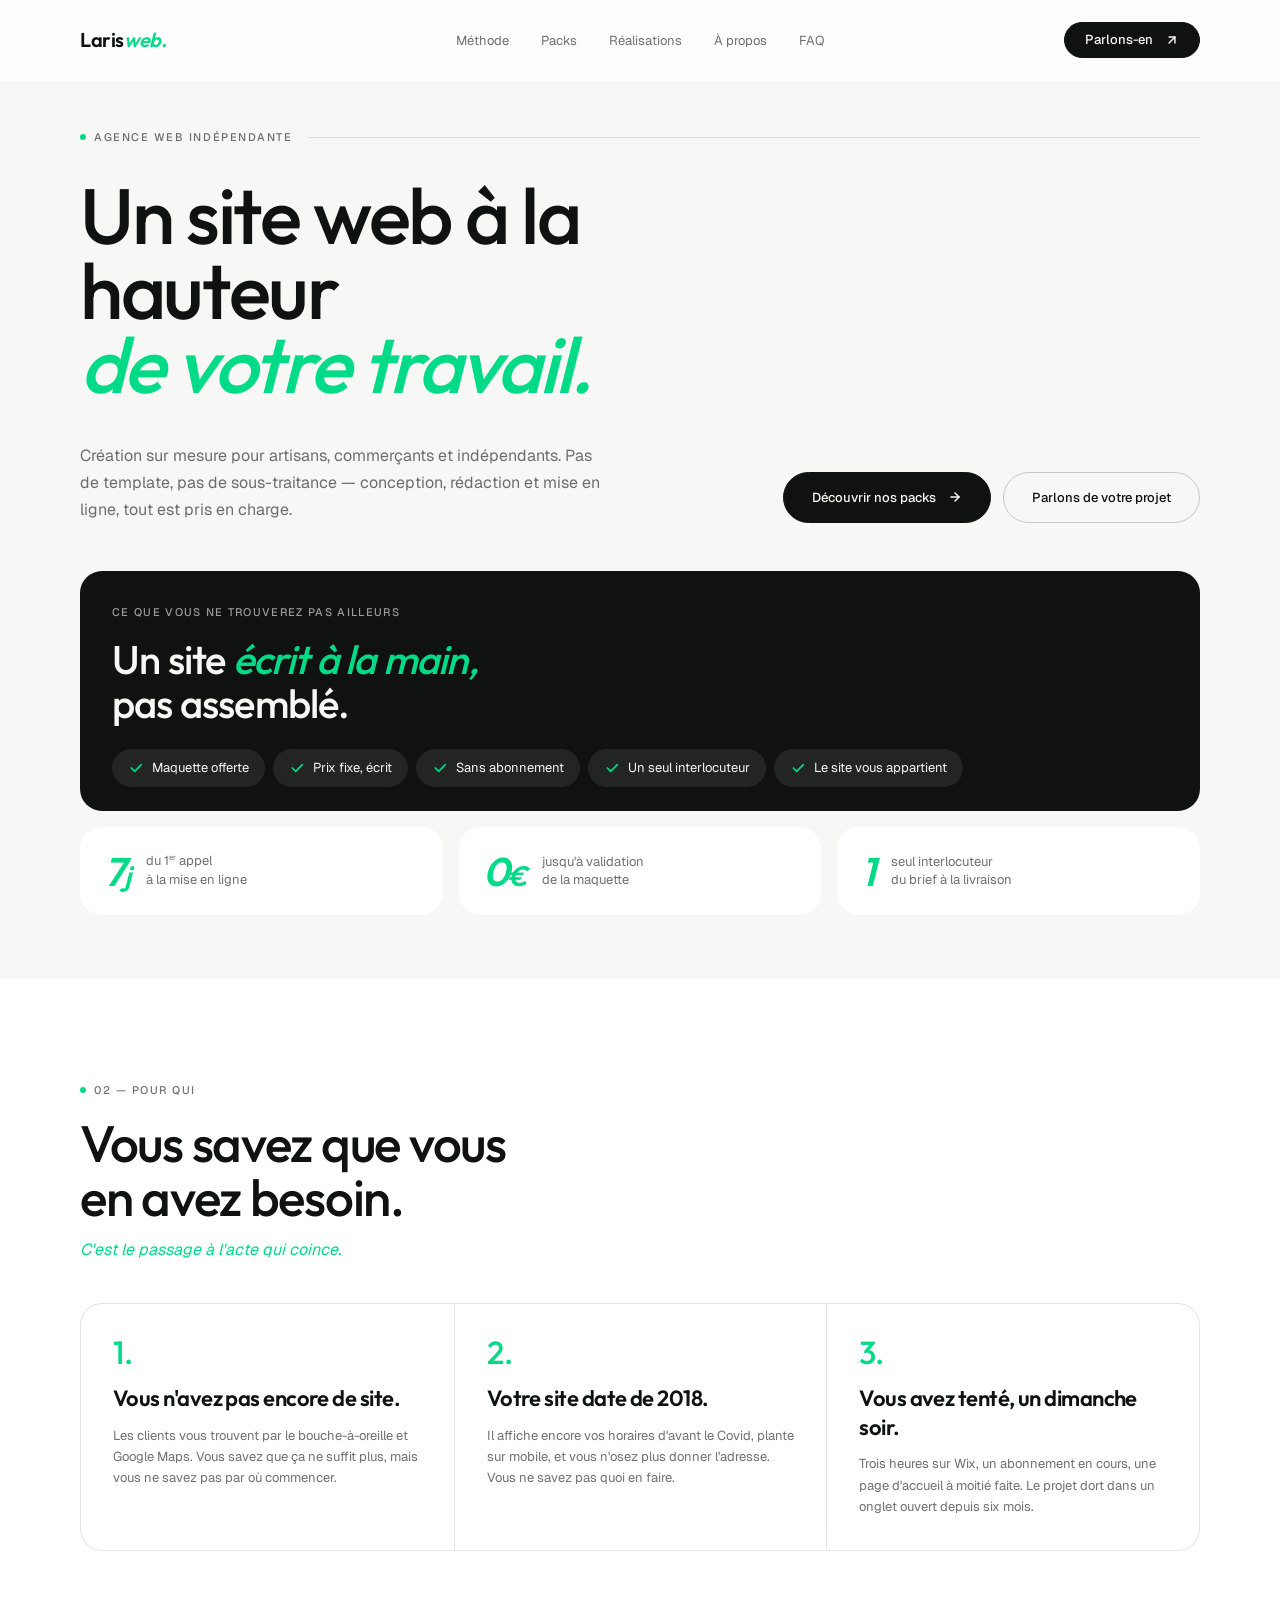
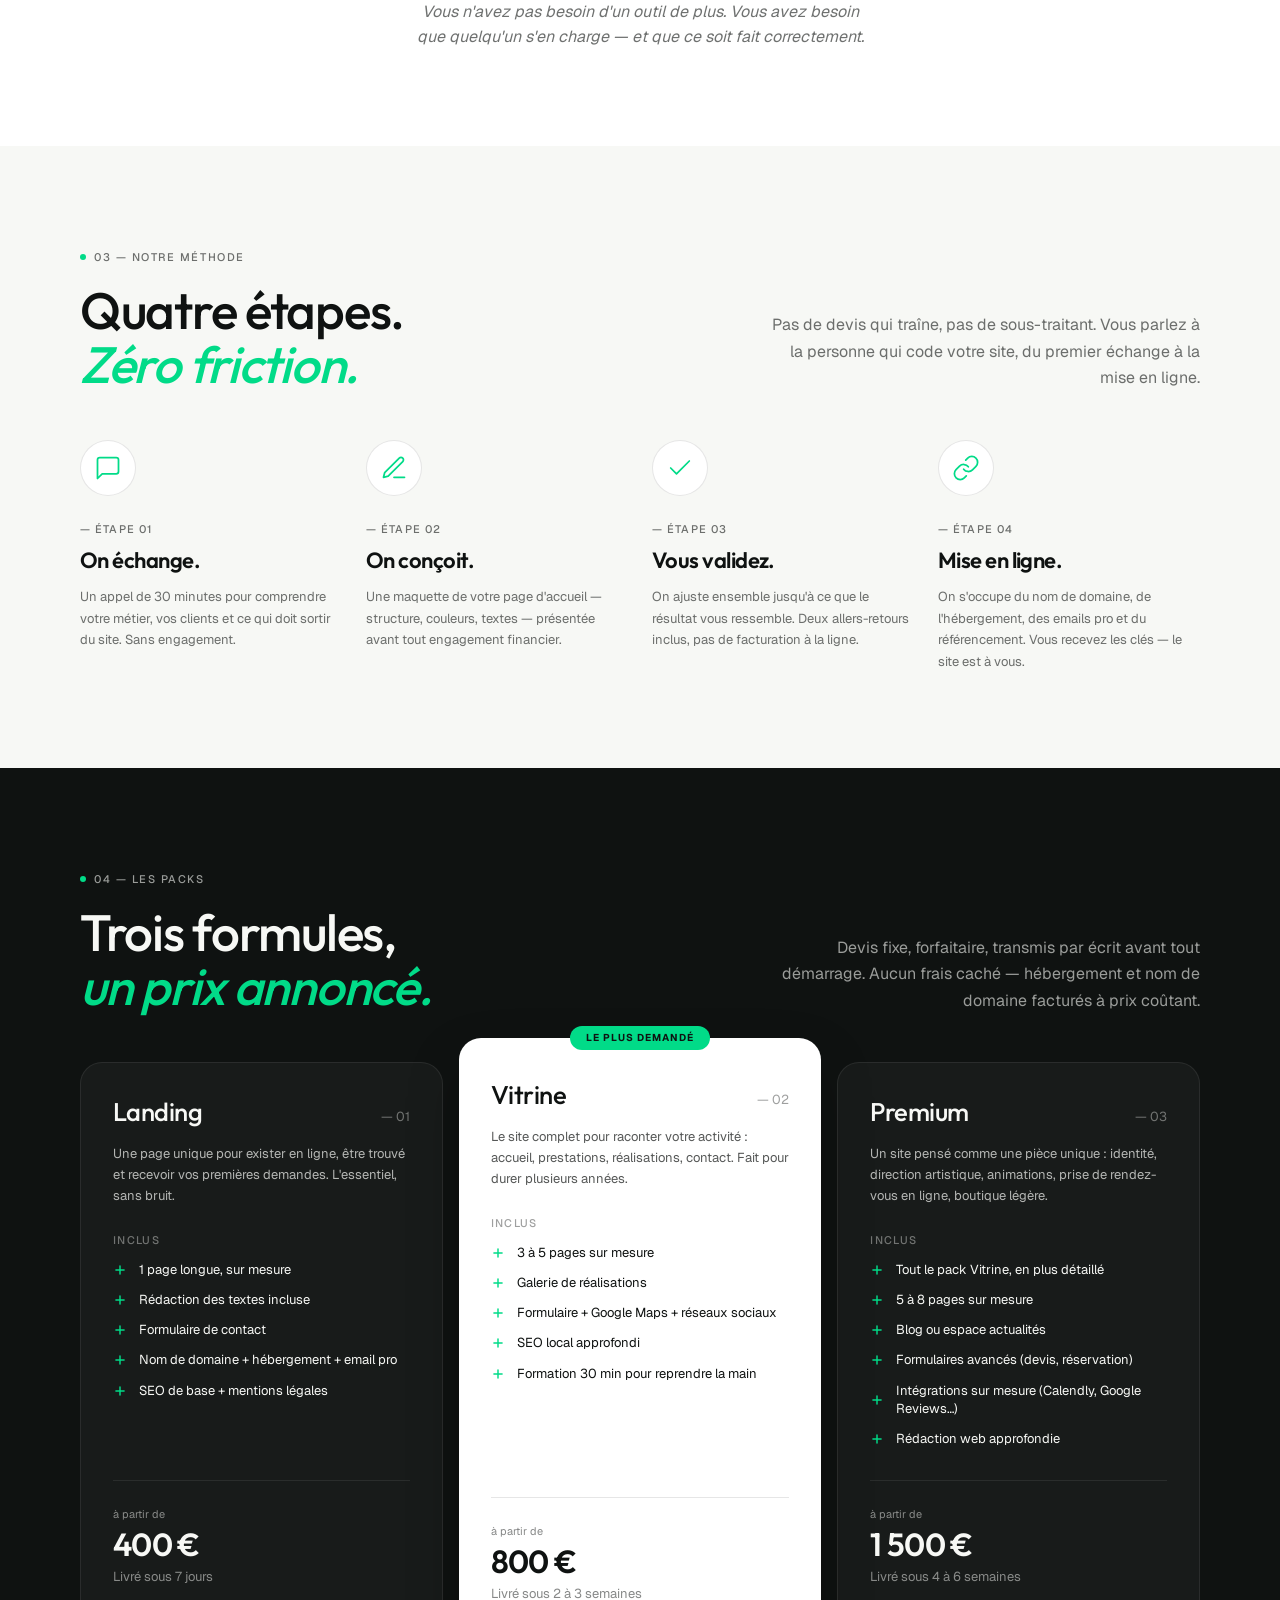
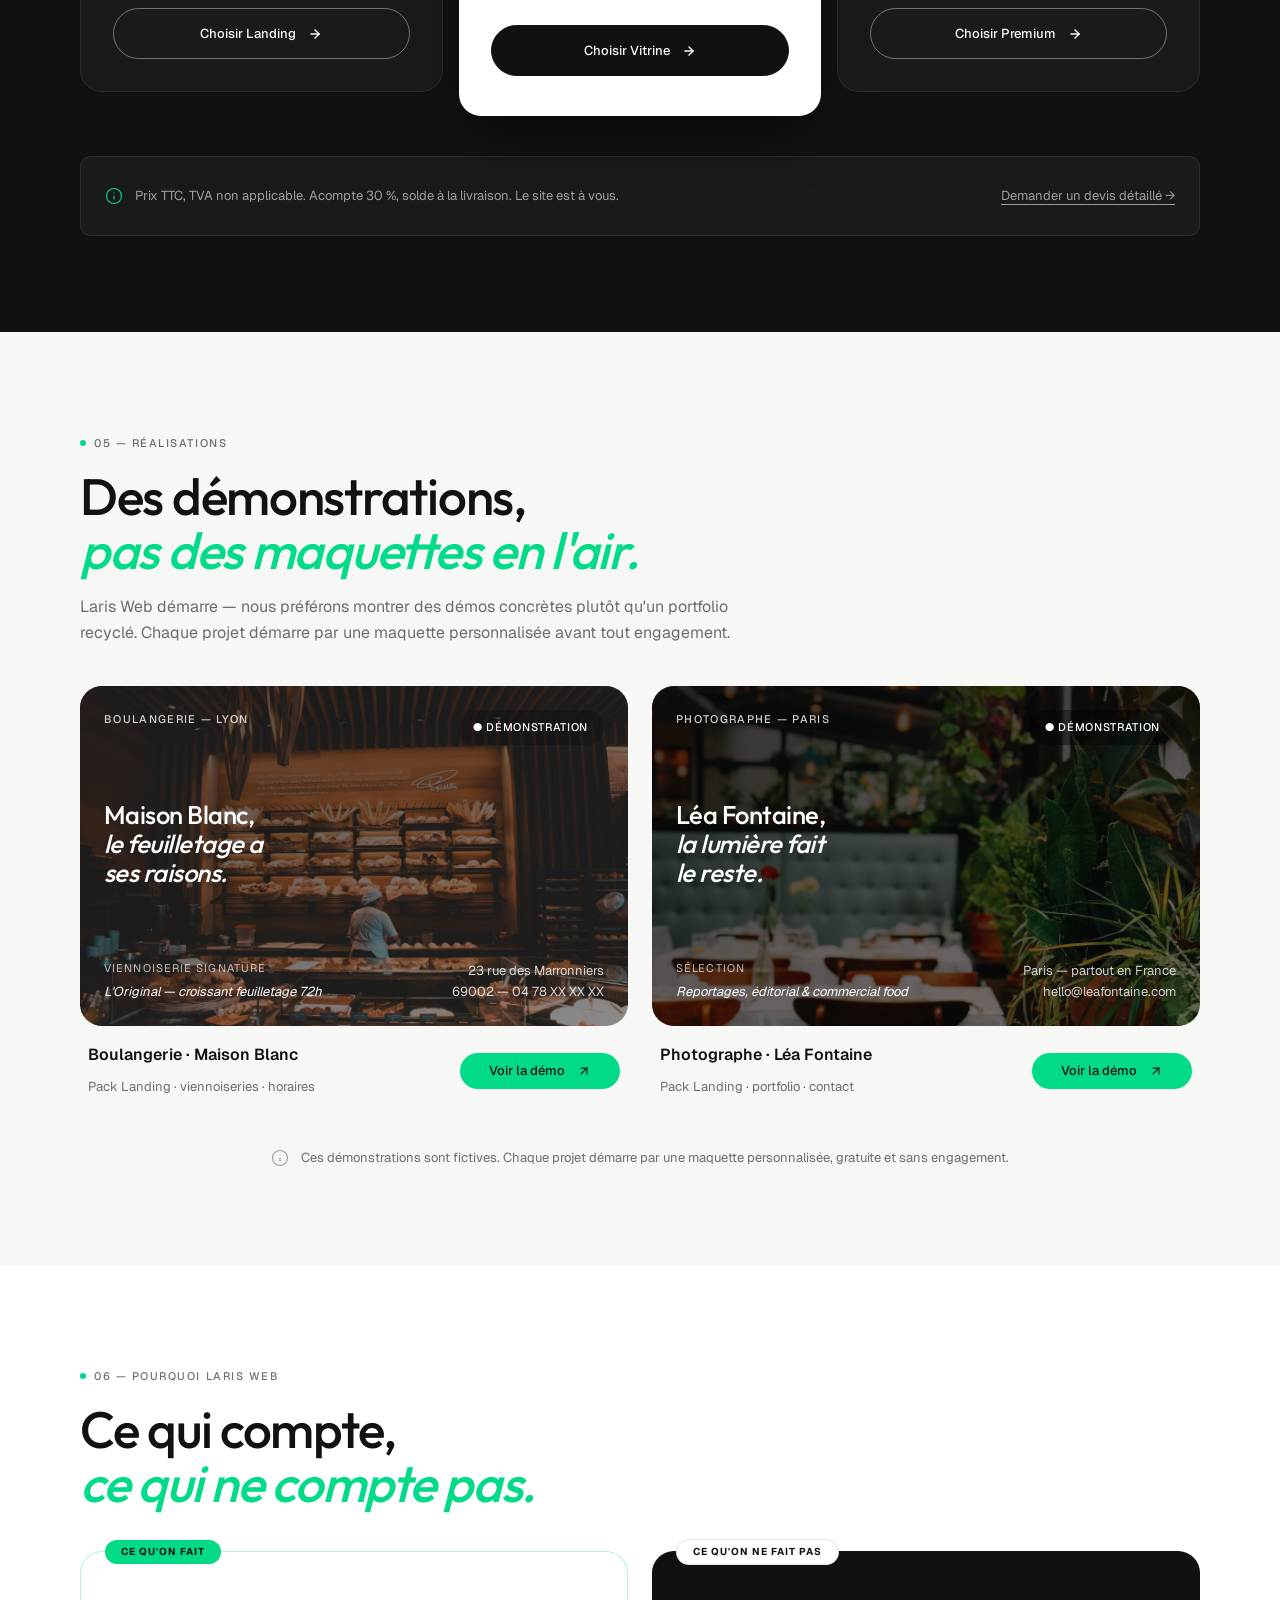
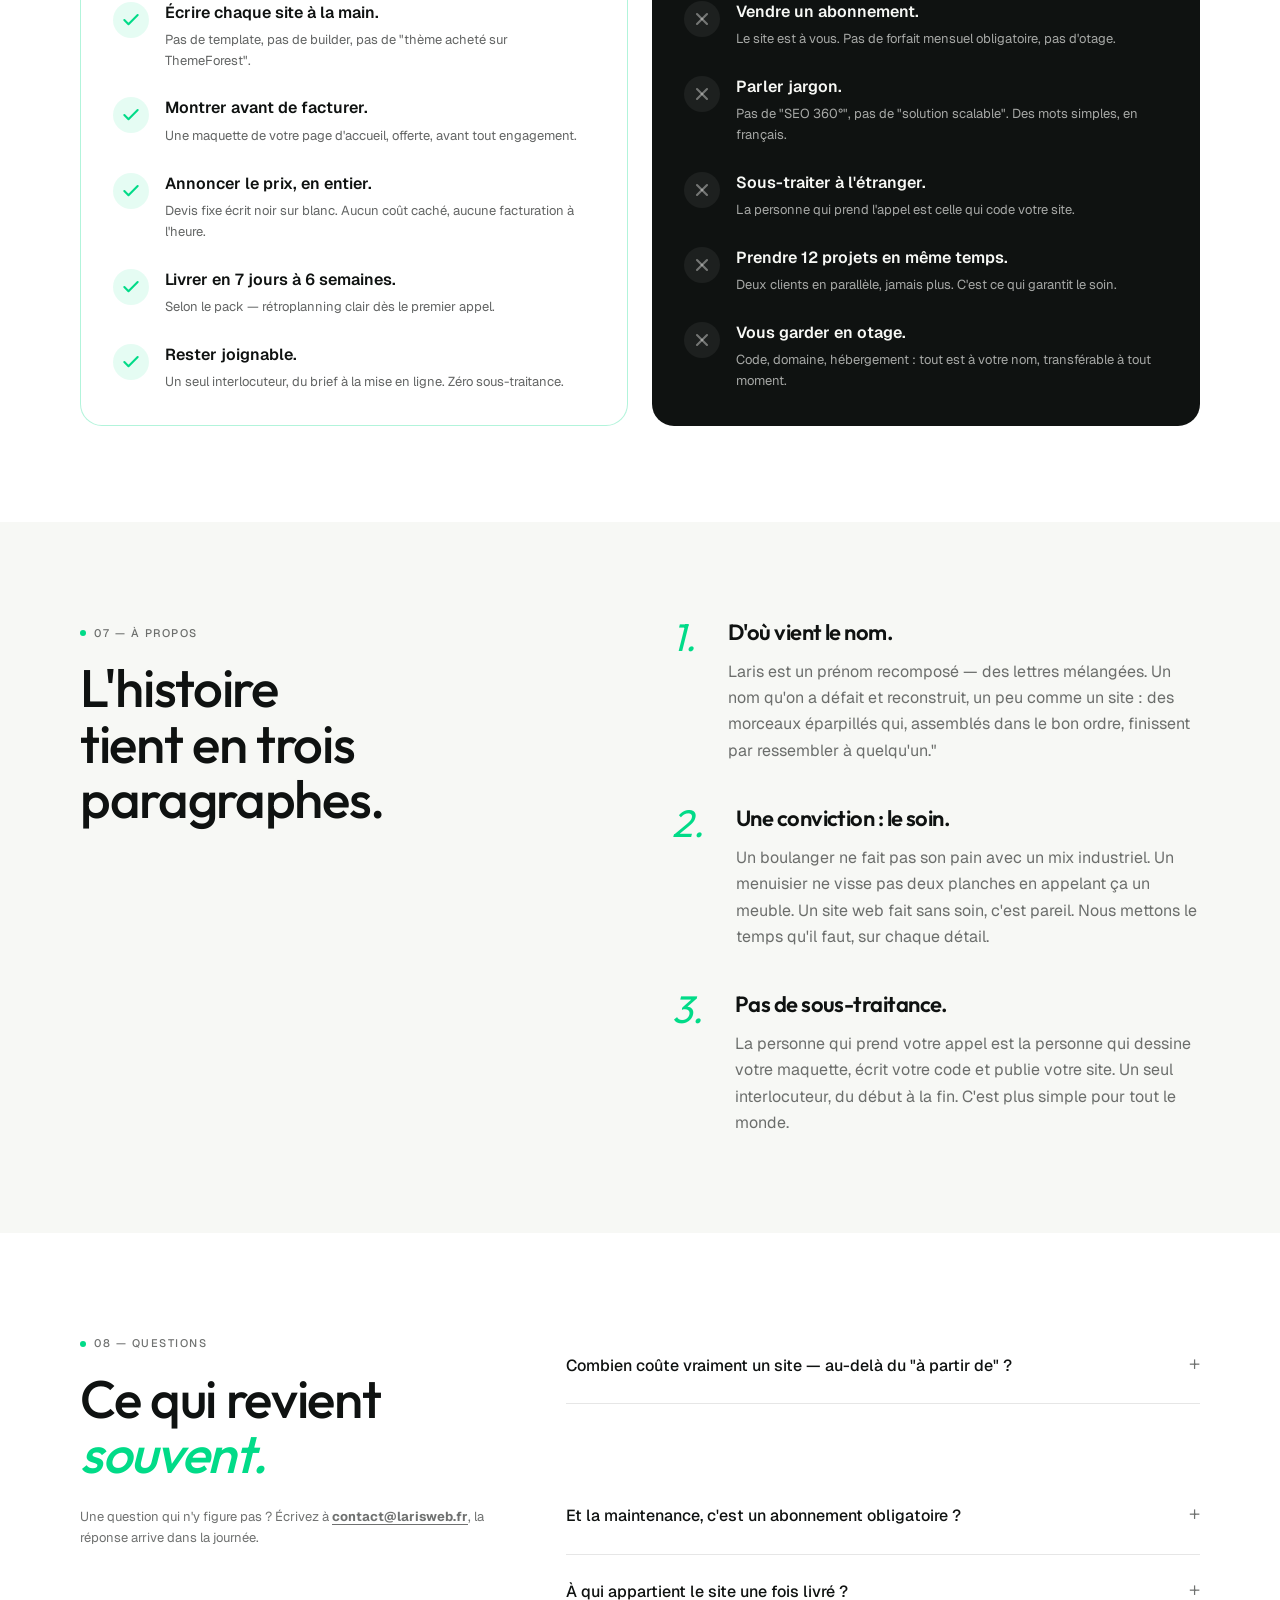
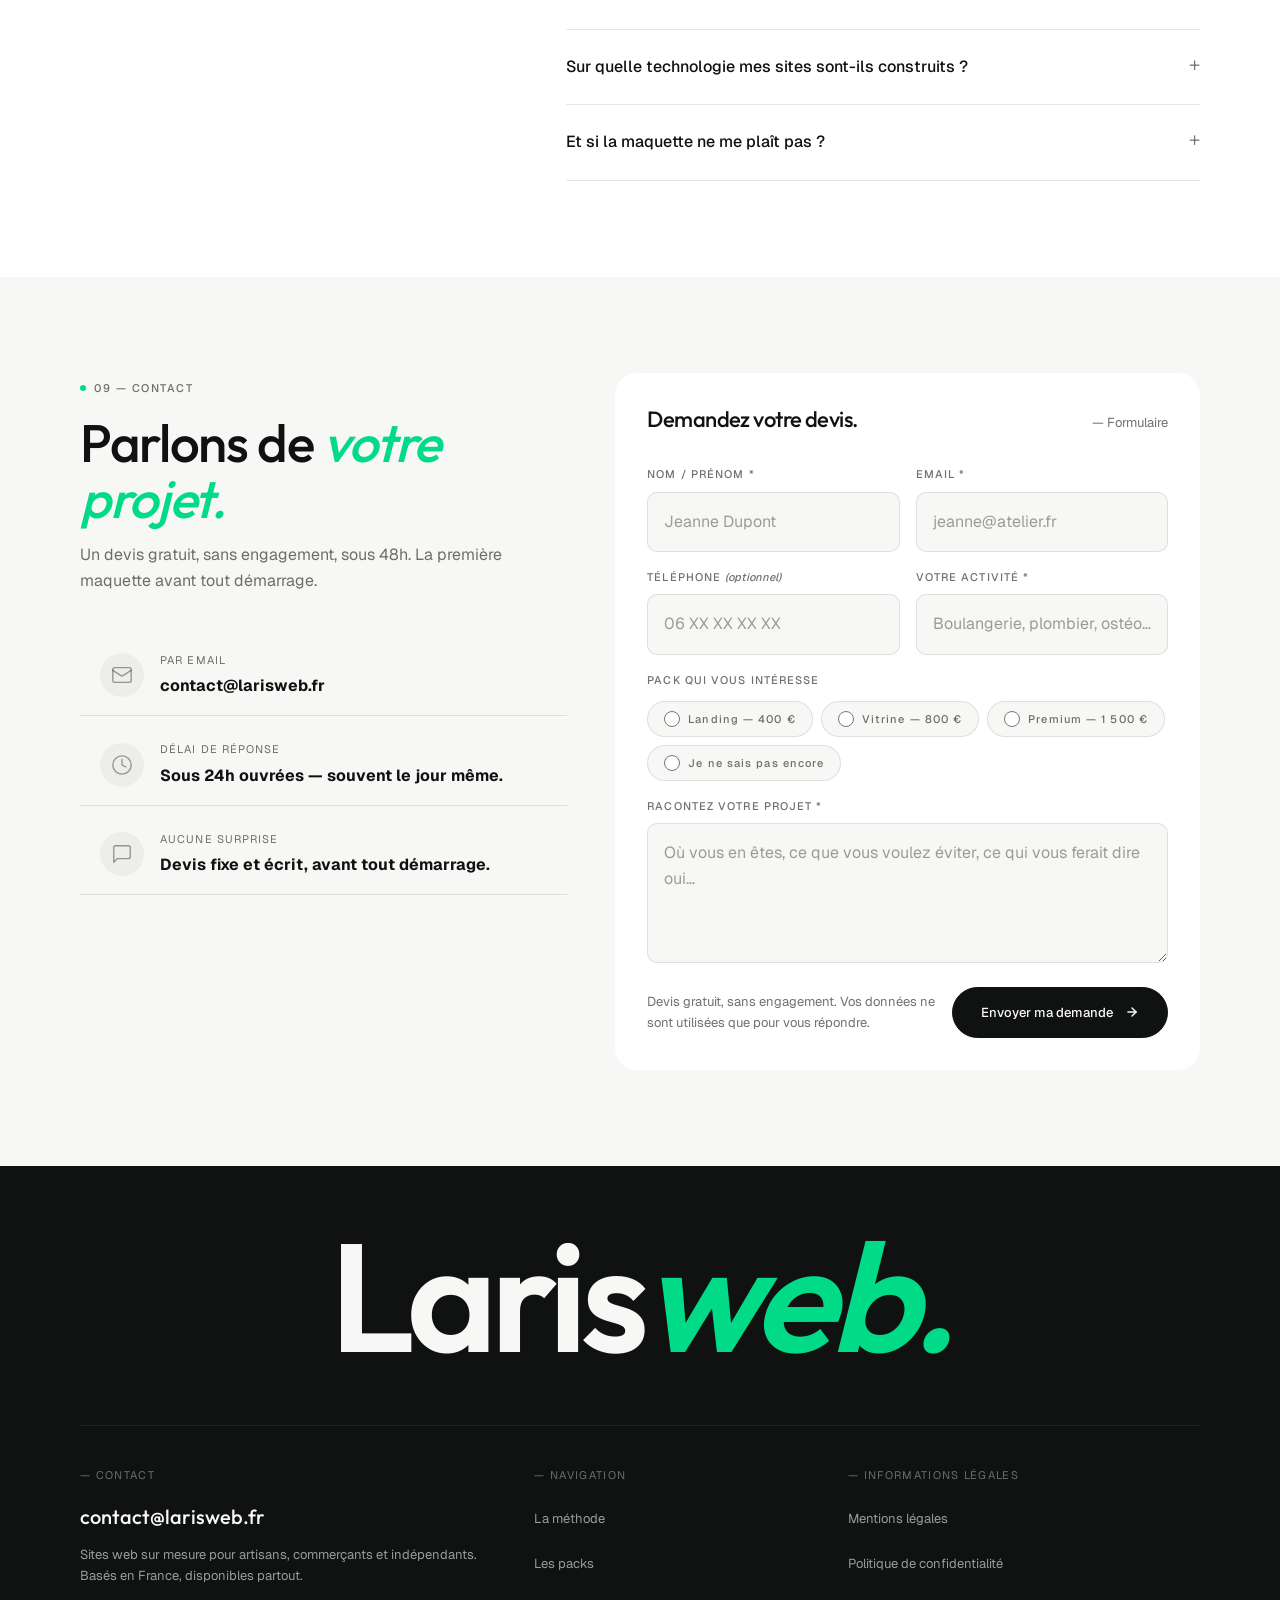
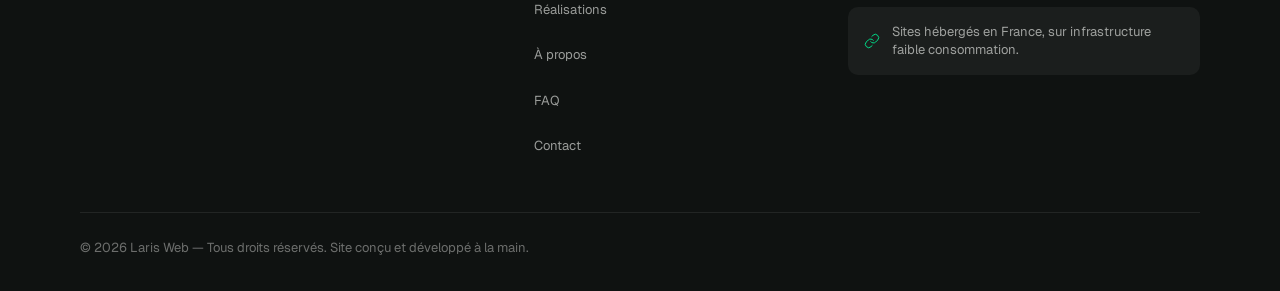
==== commit 9876d82a: "feat: ajout démo Léa Fontaine + remplacement carte Atelier Perrec Co-Authored-By: Claude Opus 4.6 <n" ====
--- a/docs/index.html
+++ b/docs/index.html
@@ -351,28 +351,31 @@
             </div>
           </article>
 
-          <!-- Atelier Perrec -->
+          <!-- Léa Fontaine -->
           <article class="demo-card">
-            <div class="demo-card__visual demo-card__visual--perrec">
-              <span class="demo-card__category">MENUISERIE — VANNES</span>
+            <div class="demo-card__visual demo-card__visual--fontaine">
+              <span class="demo-card__category">PHOTOGRAPHE — PARIS</span>
               <span class="demo-card__badge">● DÉMONSTRATION</span>
               <div class="demo-card__hero-text">
-                <p>Atelier Perrec,<br><em>le bois qui dure.</em></p>
+                <p>Léa Fontaine,<br><em>la lumière fait<br>le reste.</em></p>
               </div>
               <div class="demo-card__details">
                 <div>
-                  <span class="demo-card__detail-label">RÉALISATION N°14</span>
-                  <em>Escalier chêne massif — Baden</em>
-                </div>
-              </div>
-              <div class="demo-card__circle"></div>
+                  <span class="demo-card__detail-label">SÉLECTION</span>
+                  <em>Reportages, éditorial &amp; commercial food</em>
+                </div>
+                <div class="demo-card__detail-right">
+                  <span>Paris — partout en France</span>
+                  <span>hello@leafontaine.com</span>
+                </div>
+              </div>
             </div>
             <div class="demo-card__meta">
               <div>
-                <strong>Menuiserie · Atelier Perrec</strong>
-                <span>Pack Premium · portfolio · demande de devis</span>
-              </div>
-              <span class="btn btn--ghost btn--disabled" aria-disabled="true">Démo bientôt disponible</span>
+                <strong>Photographe · Léa Fontaine</strong>
+                <span>Pack Landing · portfolio · contact</span>
+              </div>
+              <a href="demos/lea-fontaine/" target="_blank" rel="noopener" class="btn btn--accent">Voir la démo <svg width="14" height="14" viewBox="0 0 24 24" fill="none" stroke="currentColor" stroke-width="2" stroke-linecap="round" stroke-linejoin="round" aria-hidden="true"><path d="M7 17L17 7"/><path d="M7 7h10v10"/></svg></a>
             </div>
           </article>
         </div>
--- a/docs/css/style.css
+++ b/docs/css/style.css
@@ -836,13 +836,22 @@
 .demo-card__visual--blanc > * { position: relative; z-index: 1; }
 .demo-card__visual--blanc .demo-card__details em { color: var(--paper); }
 
-.demo-card__visual--perrec {
-  background: #e8e9e4;
-  color: var(--ink);
-}
-.demo-card__visual--perrec .demo-card__badge {
-  background: var(--ink);
-  color: var(--bg);
+.demo-card__visual--fontaine {
+  background: url('../demos/lea-fontaine/assets/hero.webp') center/cover no-repeat;
+  color: var(--paper);
+  position: relative;
+}
+.demo-card__visual--fontaine::before {
+  content: '';
+  position: absolute;
+  inset: 0;
+  background: linear-gradient(160deg, rgba(10,10,10,0.8) 0%, rgba(10,10,10,0.5) 100%);
+  z-index: 0;
+}
+.demo-card__visual--fontaine > * { position: relative; z-index: 1; }
+.demo-card__visual--fontaine .demo-card__badge {
+  background: rgba(0,0,0,0.4);
+  color: var(--paper);
 }
 
 .demo-card__circle {
@@ -894,7 +903,8 @@
 }
 .demo-card__hero-text em { color: inherit; }
 .demo-card__visual--blanc .demo-card__hero-text em { color: var(--paper); }
-.demo-card__visual--perrec .demo-card__hero-text em { color: var(--accent); }
+.demo-card__visual--fontaine .demo-card__hero-text em { color: var(--paper); }
+.demo-card__visual--fontaine .demo-card__details em { color: var(--paper); }
 
 .demo-card__details {
   display: flex;
